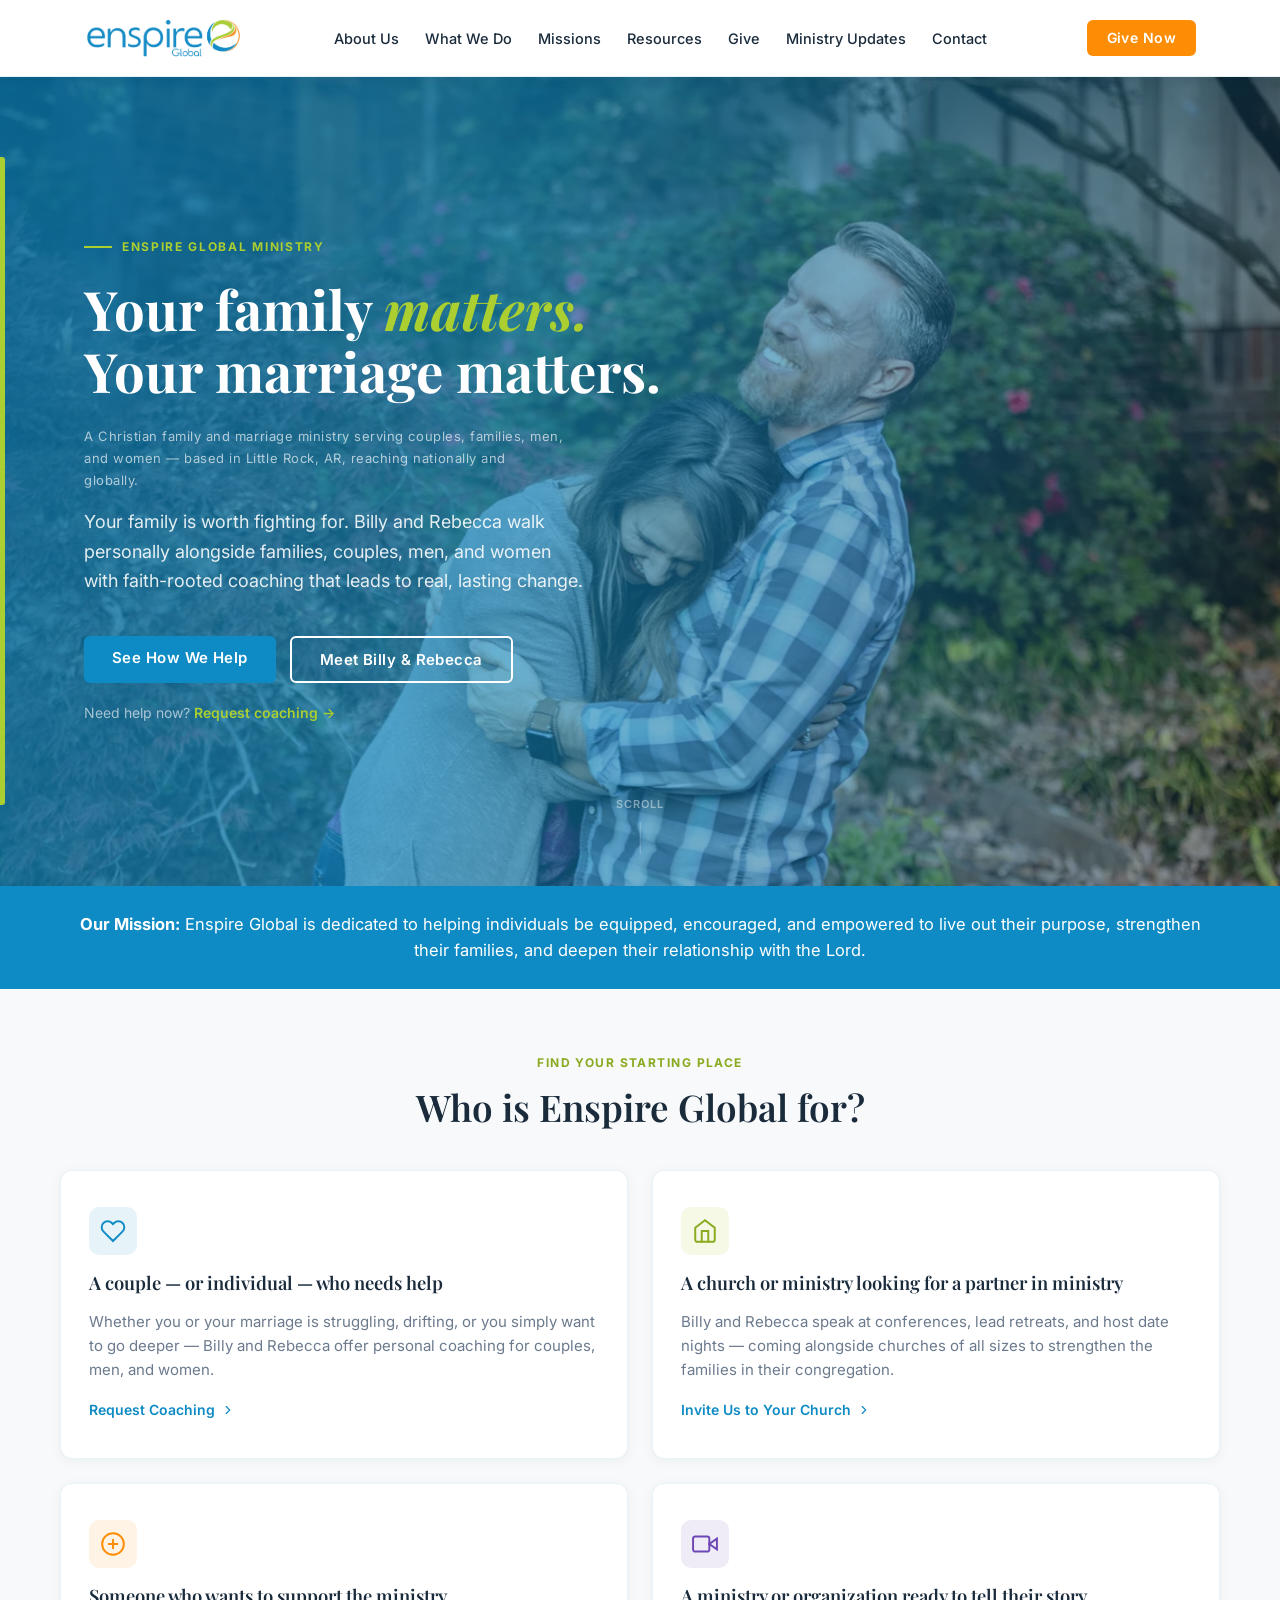
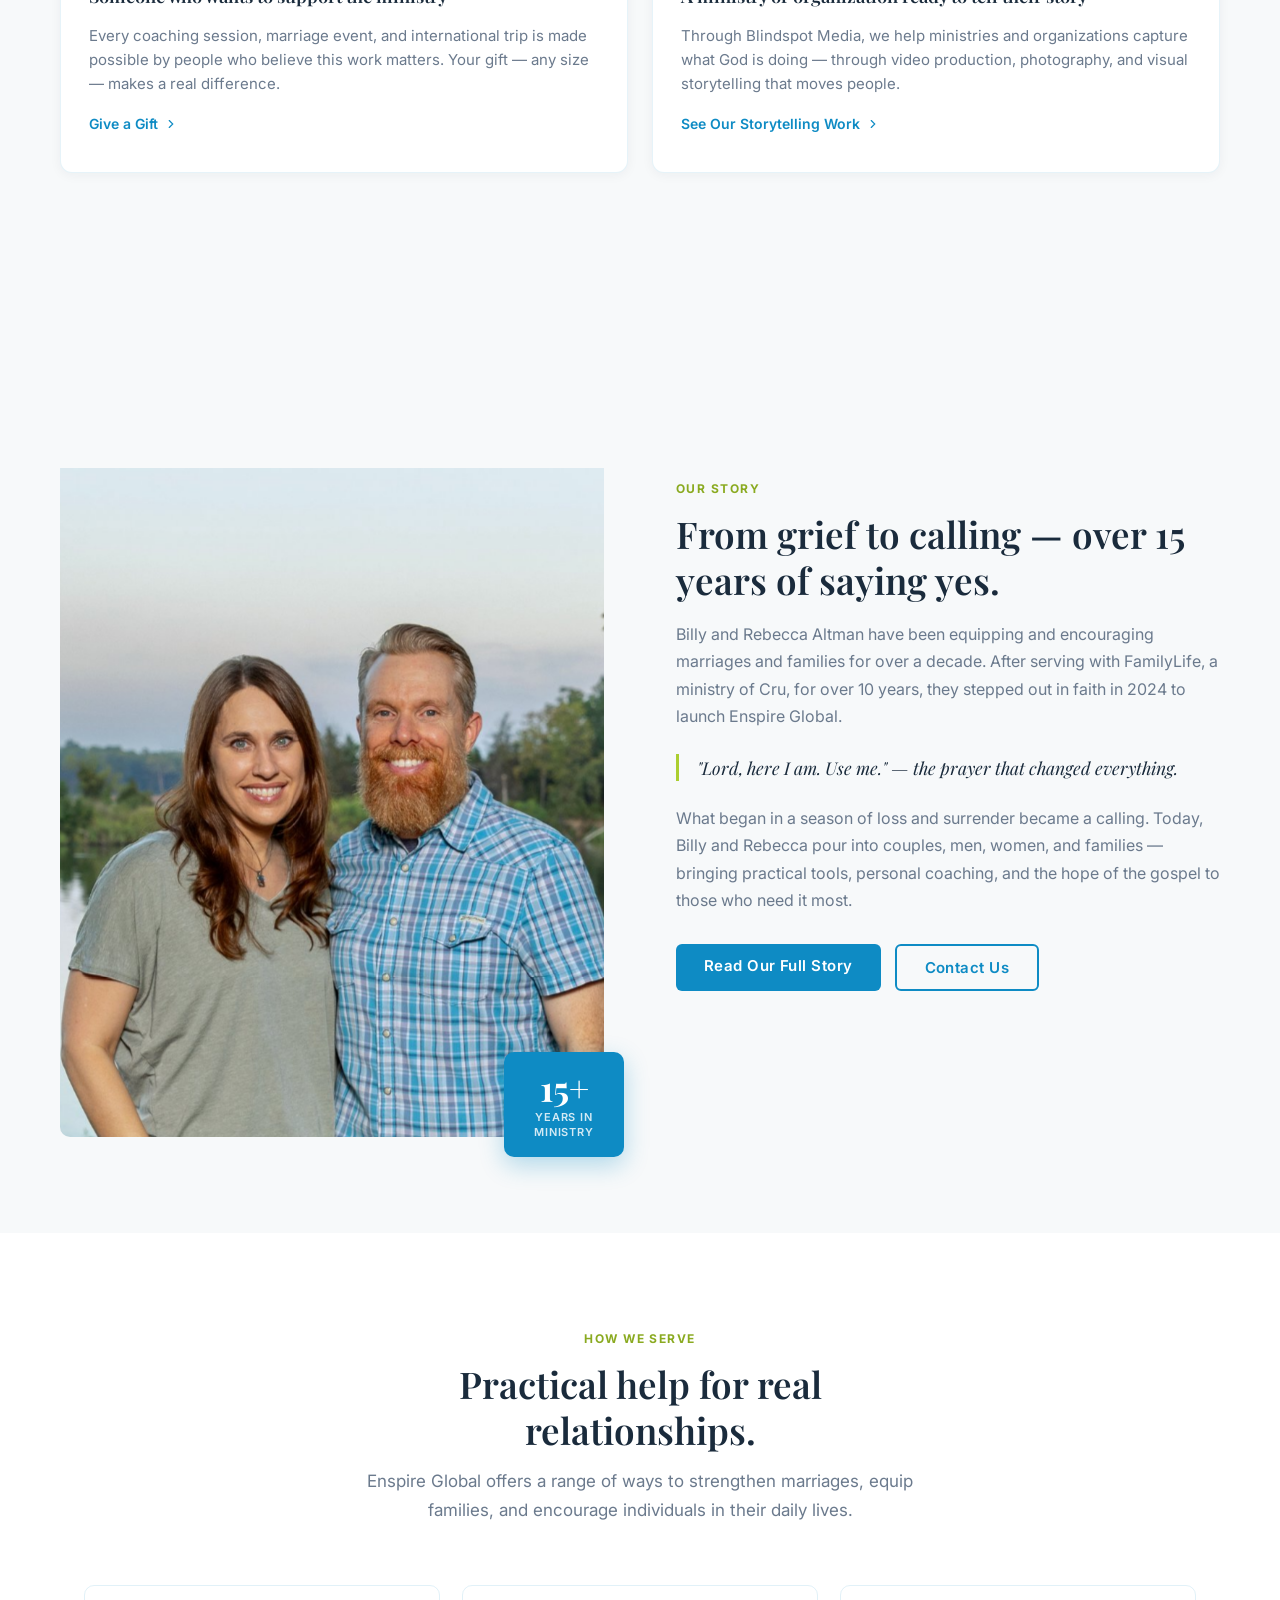
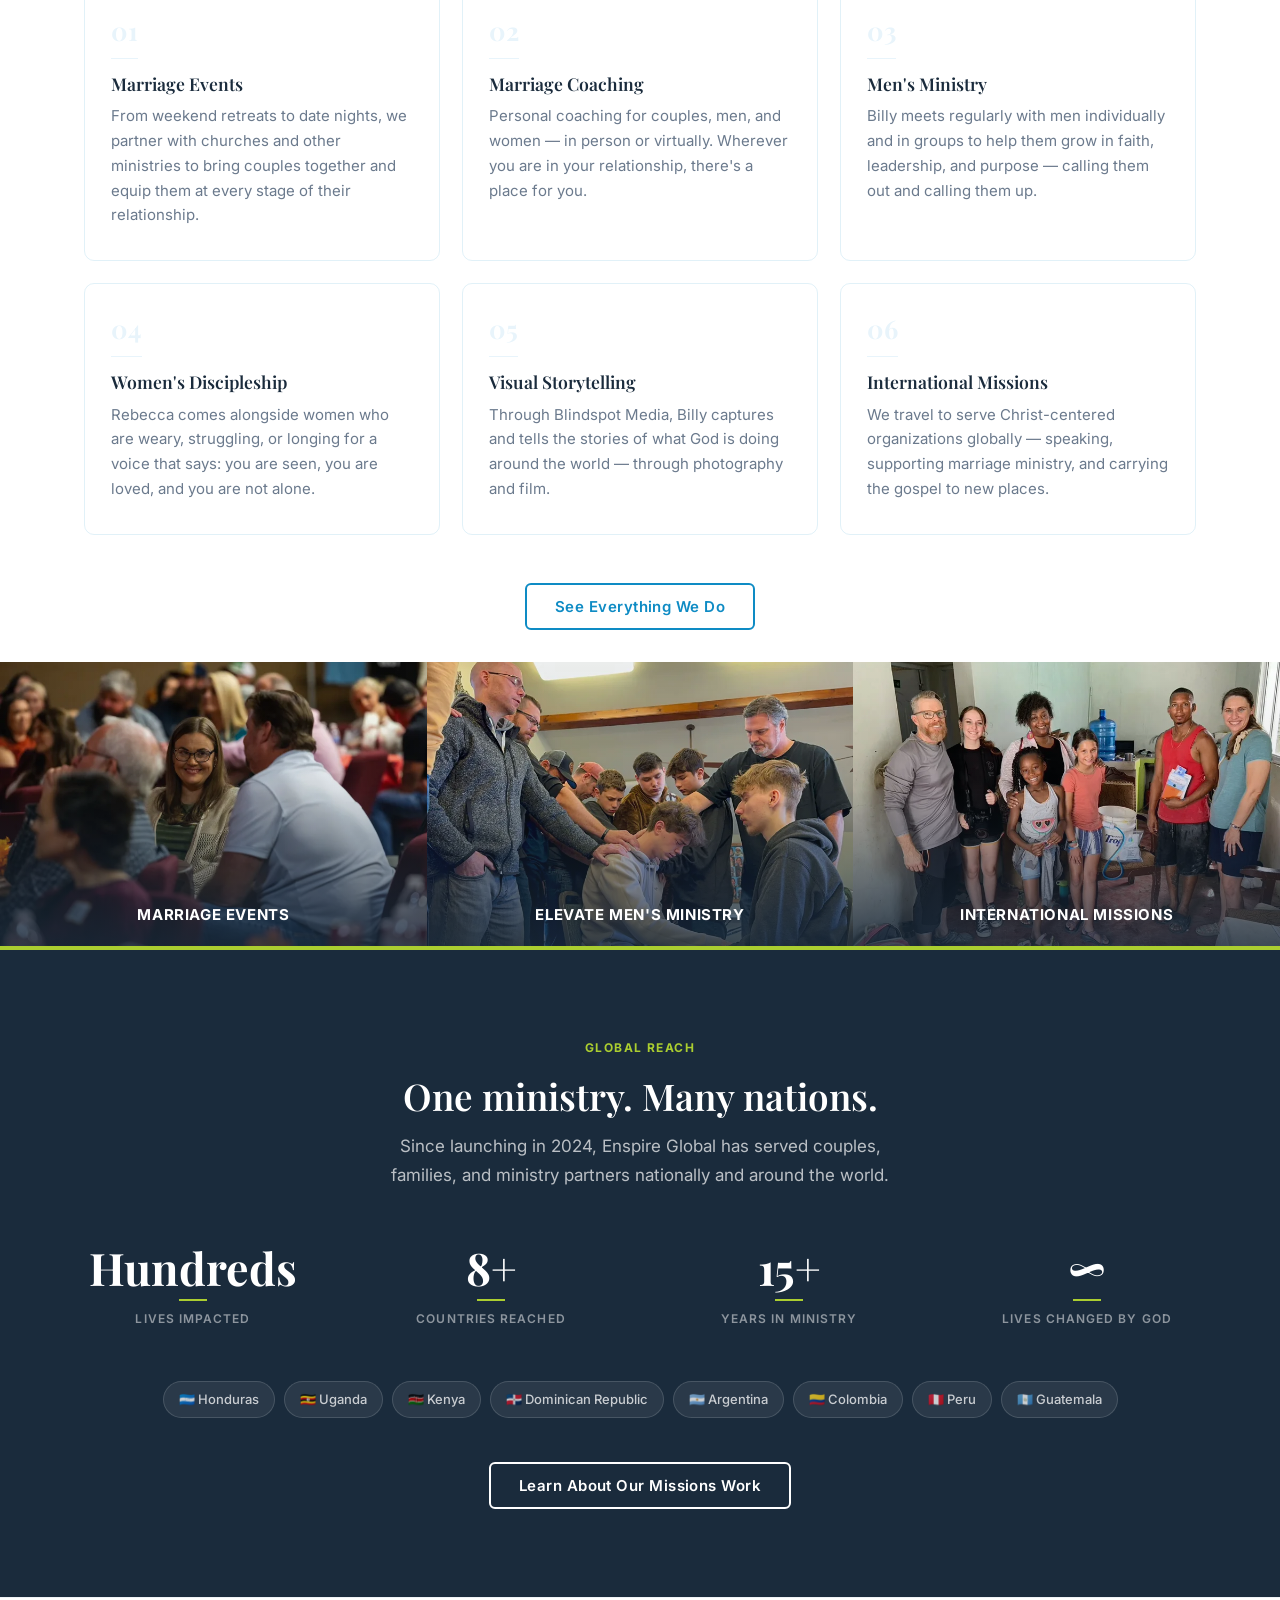
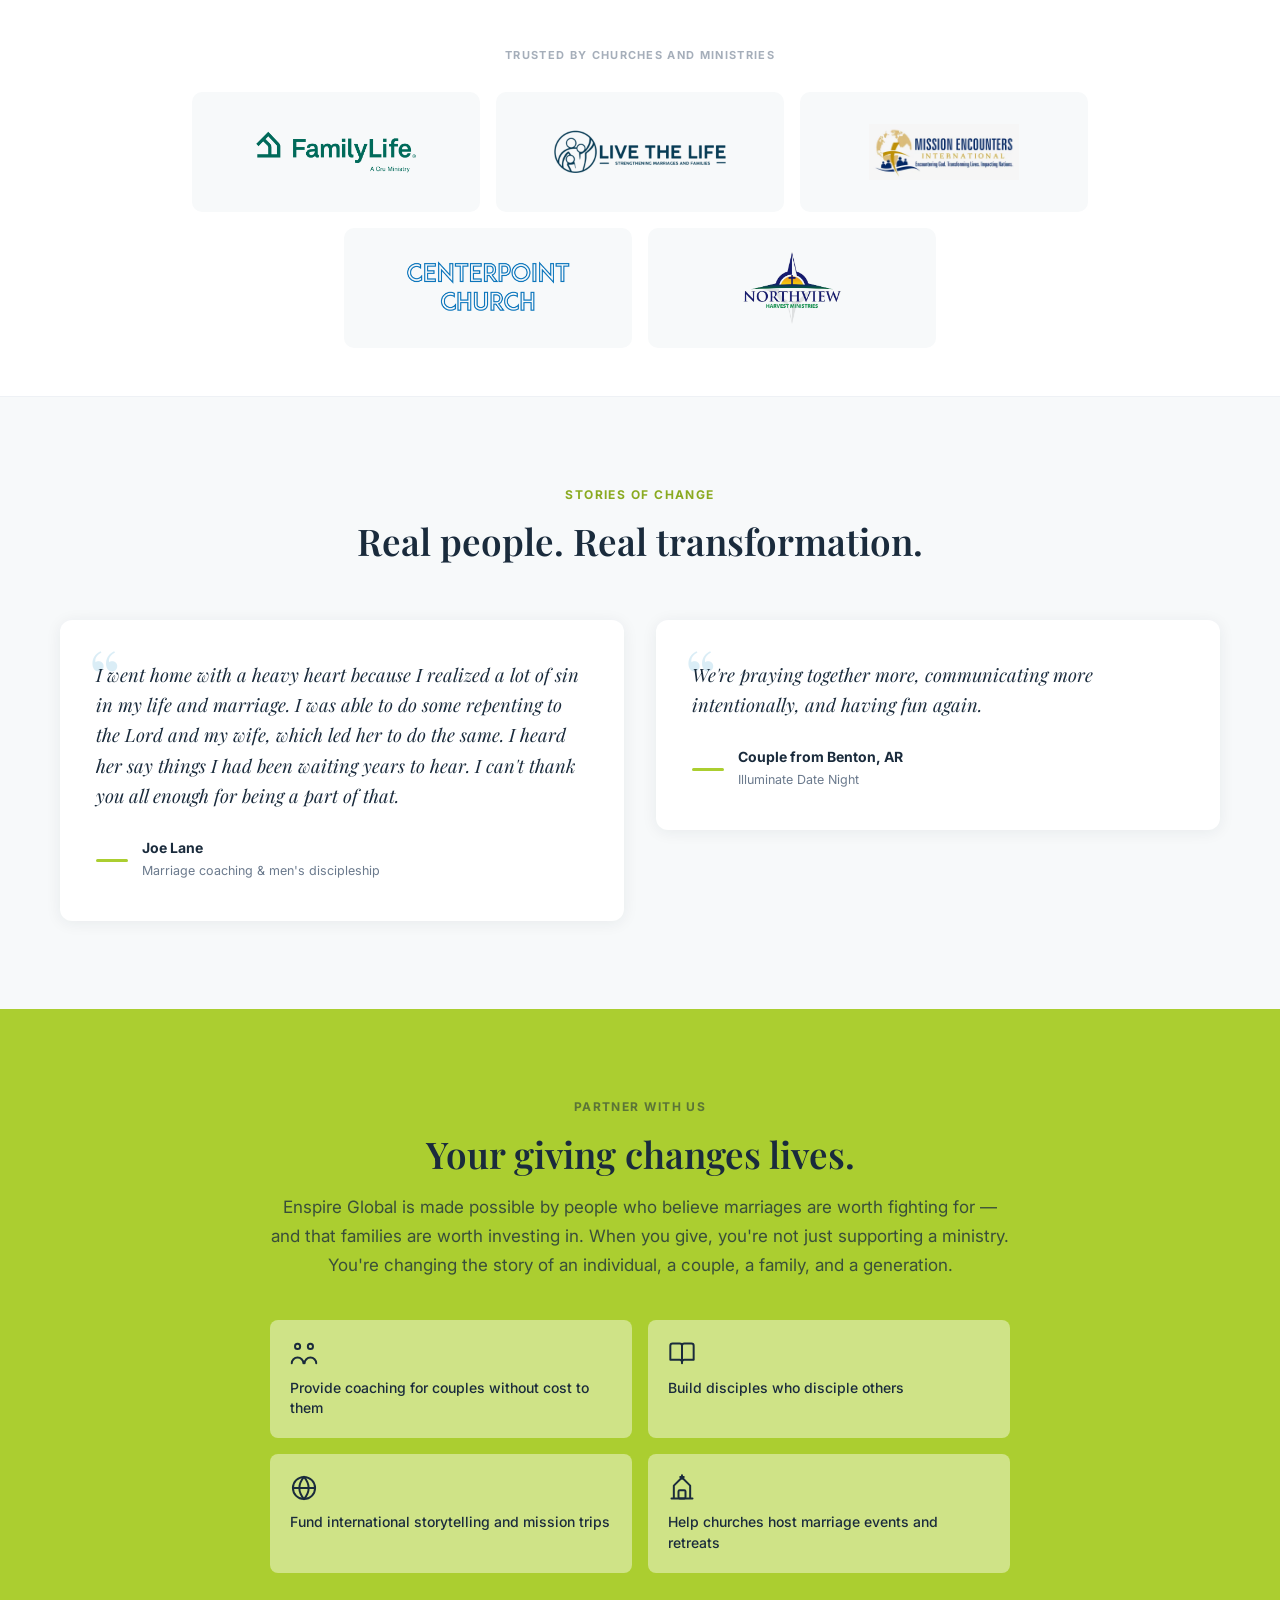
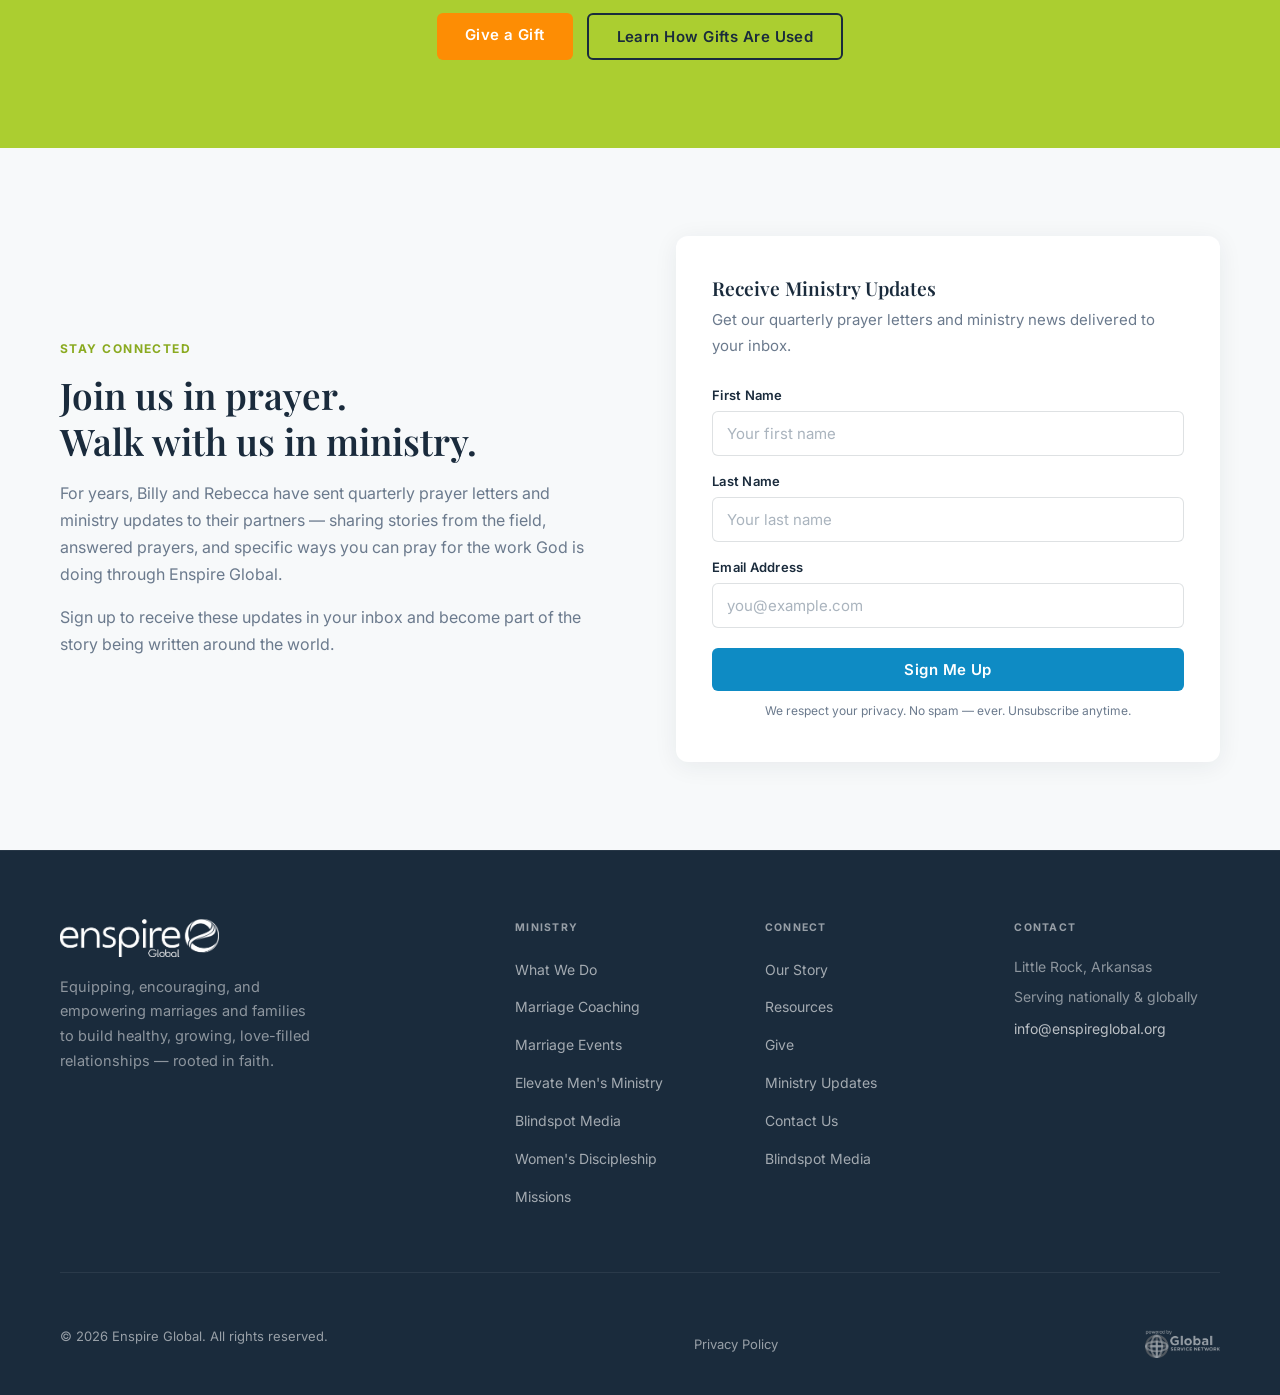
==== index.html @ 5a512d7b "Remove ribbon from book icon; change give grid to 2x2 layout Co-Authored-By: Claude Sonnet 4.6 <nore" ====
<!DOCTYPE html>
<html lang="en">
<head>
<!-- Google tag (gtag.js) -->
<script async src="https://www.googletagmanager.com/gtag/js?id=G-3XN7P70Y5V"></script>
<script>
  window.dataLayer = window.dataLayer || [];
  function gtag(){dataLayer.push(arguments);}
  gtag('js', new Date());
  gtag('config', 'G-3XN7P70Y5V');
</script>
<meta charset="UTF-8">
<meta name="viewport" content="width=device-width, initial-scale=1.0">
<title>Enspire Global — Christian Marriage & Family Ministry | Little Rock, AR</title>
<meta name="robots" content="index, follow">
<meta property="og:type" content="website">
<meta property="og:title" content="Enspire Global — Empowering Marriages & Families">
<meta property="og:description" content="Enspire Global equips, encourages, and empowers marriages and families to build healthy, growing, love-filled relationships — rooted in faith.">
<meta property="og:url" content="https://enspireglobal.org/">
<meta property="og:site_name" content="Enspire Global">
<meta property="og:image" content="https://enspireglobal.org/images/og-image.jpg">
<meta name="twitter:card" content="summary_large_image">
<meta name="twitter:title" content="Enspire Global — Empowering Marriages & Families">
<meta name="twitter:description" content="Enspire Global equips, encourages, and empowers marriages and families to build healthy, growing, love-filled relationships — rooted in faith.">
<meta name="twitter:image" content="https://enspireglobal.org/images/og-image.jpg">
<meta name="description" content="Is your marriage worth fighting for? Enspire Global offers faith-based marriage coaching, events, and discipleship for couples, men, and women — based in Little Rock, AR, serving nationally and globally.">
<link rel="icon" type="image/png" href="images/favicon.png">
<link rel="apple-touch-icon" href="images/favicon.png">
<link rel="canonical" href="https://enspireglobal.org/">
<link rel="preload" as="image" href="images/photos/hero-homepage.webp" fetchpriority="high">
<link rel="preconnect" href="https://fonts.googleapis.com">
<link rel="preconnect" href="https://fonts.gstatic.com" crossorigin>
<link rel="preload" as="style" href="https://fonts.googleapis.com/css2?family=Playfair+Display:ital,wght@0,400;0,600;0,700;1,400;1,600&family=Inter:wght@300;400;500;600;700&display=swap" onload="this.onload=null;this.rel='stylesheet'">
<noscript><link rel="stylesheet" href="https://fonts.googleapis.com/css2?family=Playfair+Display:ital,wght@0,400;0,600;0,700;1,400;1,600&family=Inter:wght@300;400;500;600;700&display=swap"></noscript>
<link rel="stylesheet" href="site.css?v=20260704">
<style>
/* HERO */
.hero{position:relative;min-height:90vh;display:flex;align-items:center;margin-top:76px;overflow:hidden}
.hero-bg{position:absolute;inset:0;background:linear-gradient(105deg,rgba(10,111,160,.88) 0%,rgba(14,139,196,.65) 38%,rgba(26,43,60,.42) 100%),url('images/photos/hero-homepage.webp') center/cover no-repeat;background-attachment:scroll,scroll}
.hero-bg::after{content:'';position:absolute;left:0;top:10%;bottom:10%;width:5px;background:var(--green);border-radius:0 3px 3px 0}
.hero-content{position:relative;z-index:2;max-width:var(--max-w);margin:0 auto;padding:80px 24px;width:100%}
.hero-inner{max-width:600px}
.hero-eyebrow{color:var(--green);margin-bottom:20px;display:flex;align-items:center;gap:10px;font-size:12px;font-weight:700;letter-spacing:.14em;text-transform:uppercase}
.hero-eyebrow::before{content:'';display:block;width:28px;height:2px;background:var(--green);flex-shrink:0}
.hero h1{color:var(--white);margin-bottom:22px}
.hero h1 em{font-style:italic;color:var(--green)}
.hero-identity{font-size:13px;color:rgba(255,255,255,.65);letter-spacing:.04em;margin-bottom:16px;max-width:480px}
.hero-sub{font-size:18px;color:rgba(255,255,255,.88);line-height:1.65;margin-bottom:40px;max-width:500px}
.hero-actions{display:flex;gap:14px;flex-wrap:wrap}
.hero-scroll{position:absolute;bottom:32px;left:50%;transform:translateX(-50%);color:rgba(255,255,255,.45);font-size:11px;font-weight:600;letter-spacing:.1em;text-transform:uppercase;display:flex;flex-direction:column;align-items:center;gap:8px;z-index:2}
.hero-scroll::after{content:'';display:block;width:1px;height:32px;background:rgba(255,255,255,.28);animation:pulse 2s ease-in-out infinite}
@keyframes pulse{0%,100%{opacity:.28}50%{opacity:.75}}

/* MISSION STRIP */
.mission-strip{background:var(--blue);padding:26px 24px}
.mission-strip-inner{max-width:var(--max-w);margin:0 auto;text-align:center}
.mission-strip p{color:var(--white);font-size:16.5px;line-height:1.55;margin:0}
.mission-strip strong{font-weight:700}

/* SECTION HEADER */
.sec-hdr{text-align:center;max-width:600px;margin:0 auto 60px}
.sec-hdr .eyebrow{margin-bottom:12px}
.sec-hdr h2{color:var(--dark);margin-bottom:14px}
.sec-hdr p{color:var(--gray);font-size:17px}

/* STORY */
.story{background:var(--off-white);padding:96px 24px}
.story-inner{max-width:var(--max-w);margin:0 auto;display:grid;grid-template-columns:1fr 1fr;gap:72px;align-items:center}
.story-img{position:relative}
.story-frame{width:100%;height:460px;border-radius:10px;background:#c0d4e8 url('images/photos/bg-story.webp') center/cover no-repeat}
.story-badge{position:absolute;bottom:-20px;right:-20px;background:var(--blue);color:var(--white);padding:18px 22px;border-radius:10px;text-align:center;box-shadow:0 8px 24px rgba(14,139,196,.3);min-width:120px}
.badge-n{font-family:var(--font-d);font-size:2.2rem;font-weight:700;line-height:1;display:block}
.badge-l{font-size:11px;font-weight:600;letter-spacing:.08em;text-transform:uppercase;opacity:.82;margin-top:5px;display:block;line-height:1.3}
.story-txt .eyebrow{margin-bottom:12px}
.story-txt h2{color:var(--dark);margin-bottom:18px}
.story-txt p{color:var(--gray);font-size:16px}
.story-quote{border-left:3px solid var(--green);padding-left:18px;margin:24px 0;font-family:var(--font-d);font-size:1.1rem;color:var(--dark);font-style:italic;line-height:1.55}
.story-acts{display:flex;gap:14px;flex-wrap:wrap;margin-top:30px}

/* WHAT WE DO */
.wwd{padding:96px 24px 32px;background:var(--white)}
.svc-grid{display:grid;grid-template-columns:repeat(3,1fr);gap:22px;max-width:var(--max-w);margin:0 auto}
.svc{border:1.5px solid rgba(14,139,196,.12);border-radius:10px;padding:32px 26px;transition:border-color .2s ease,box-shadow .2s ease,transform .2s ease}
.svc:hover{border-color:var(--blue);box-shadow:0 6px 24px rgba(14,139,196,.1);transform:translateY(-2px)}
.svc-n{font-family:var(--font-d);font-size:1.6rem;font-weight:700;color:var(--blue-light);line-height:1;margin-bottom:14px;padding-bottom:14px;border-bottom:1.5px solid var(--blue-light);display:inline-block}
.svc h3{color:var(--dark);margin-bottom:9px;font-size:1.1rem}
.svc p{color:var(--gray);font-size:15px;line-height:1.65;margin:0}

/* REACH */
.reach{background:var(--dark);padding:88px 24px;position:relative;overflow:hidden}
.reach-bg{position:absolute;inset:0;background:url('images/photos/bg-reach.webp') center/cover no-repeat;opacity:.08}
.reach-in{position:relative;z-index:2;max-width:var(--max-w);margin:0 auto;text-align:center}
.reach-in .eyebrow{color:var(--green);margin-bottom:14px}
.reach-in h2{color:var(--white);margin-bottom:14px}
.reach-sub{color:rgba(255,255,255,.7);font-size:17px;max-width:520px;margin:0 auto 56px}
.reach-stats{display:grid;grid-template-columns:repeat(4,1fr);gap:32px;margin-bottom:52px}
.stat{text-align:center}
.stat-n{font-family:var(--font-d);font-size:clamp(1.9rem,3.5vw,2.8rem);font-weight:700;color:var(--white);line-height:1;margin-bottom:8px}
.stat-bar{width:28px;height:2px;background:var(--green);margin:8px auto 8px}
.stat-l{font-size:12px;font-weight:600;letter-spacing:.09em;text-transform:uppercase;color:rgba(255,255,255,.5)}
.countries{display:flex;flex-wrap:wrap;gap:9px;justify-content:center;margin-bottom:44px}
.ctag{background:rgba(255,255,255,.07);border:1px solid rgba(255,255,255,.14);color:rgba(255,255,255,.75);padding:6px 15px;border-radius:100px;font-size:13px;font-weight:500}

/* GIVE */
.partners{padding:48px 24px;background:var(--white);border-top:1px solid #eef1f5;border-bottom:1px solid #eef1f5}
.partners-label{text-align:center;font-size:11px;font-weight:700;letter-spacing:.12em;text-transform:uppercase;color:var(--gray);opacity:.6;margin-bottom:28px}
.partners-grid{display:flex;align-items:center;justify-content:center;gap:16px;flex-wrap:wrap;max-width:900px;margin:0 auto}
.partner-card{background:var(--off-white);border-radius:10px;padding:24px 32px;display:flex;align-items:center;justify-content:center;width:calc(33.333% - 12px);height:120px;box-sizing:border-box}
@media(max-width:700px){.partner-card{width:calc(50% - 10px);padding:18px 20px}}
@media(max-width:440px){.partner-card{width:100%}}
.photo-strip{padding:0;background:var(--dark);border-bottom:4px solid var(--green)}
.photo-strip-grid{display:grid;grid-template-columns:repeat(3,1fr);gap:0}
.photo-strip-item{position:relative;overflow:hidden;aspect-ratio:3/2}
.photo-strip-item img{width:100%;height:100%;object-fit:cover;display:block;transition:transform .5s ease}
.photo-strip-item:hover img{transform:scale(1.04)}
.photo-strip-caption{position:absolute;inset:0;background:linear-gradient(to top,rgba(26,43,60,.82) 0%,rgba(26,43,60,.1) 55%,transparent 100%);display:flex;align-items:flex-end;justify-content:center;padding:22px 20px}
.photo-strip-caption span{color:var(--white);font-size:15px;font-weight:700;letter-spacing:.04em;text-transform:uppercase;line-height:1.2;text-align:center}
@media(max-width:640px){.photo-strip-grid{grid-template-columns:1fr}.photo-strip-item{aspect-ratio:4/3}}
.testimonials{padding:88px 24px;background:var(--off-white)}
.testimonials-in{max-width:var(--max-w);margin:0 auto}
.testimonials-in .eyebrow{margin-bottom:12px;display:block;text-align:center}
.testimonials-in>h2{text-align:center;margin-bottom:56px}
.tgrid{display:grid;grid-template-columns:1fr 1fr;gap:32px;align-items:start}
.tcard{background:var(--white);border-radius:12px;padding:40px 36px;box-shadow:0 2px 16px rgba(26,43,60,.07);position:relative}
.tcard::before{content:'\201C';font-family:var(--font-d);font-size:5rem;line-height:1;color:var(--blue);opacity:.15;position:absolute;top:16px;left:28px}
.tquote{font-family:var(--font-d);font-size:1.15rem;line-height:1.65;color:var(--dark);font-style:italic;margin-bottom:28px;position:relative;z-index:1}
.tattrib{display:flex;align-items:center;gap:14px}
.tattrib-bar{width:32px;height:3px;background:var(--green);border-radius:2px;flex-shrink:0}
.tattrib-name{font-size:14px;font-weight:700;color:var(--dark);line-height:1.3}
.tattrib-context{font-size:12.5px;color:var(--gray);margin-top:2px}
.give{background:var(--green);padding:88px 24px}
.give-in{max-width:740px;margin:0 auto;text-align:center}
.give .eyebrow{color:rgba(26,43,60,.55);margin-bottom:14px}
.give h2{color:var(--dark);margin-bottom:16px}
.give-in>p{color:rgba(26,43,60,.78);font-size:17px;line-height:1.7}
.give-grid{display:grid;grid-template-columns:repeat(2,1fr);gap:16px;margin:40px 0;text-align:left}
.g-item{background:rgba(255,255,255,.42);border-radius:8px;padding:20px}
.g-ico{margin-bottom:10px;display:flex;align-items:center}
.g-ico svg{width:28px;height:28px;display:block}
.g-item p{font-size:14px;color:var(--dark);font-weight:500;line-height:1.45;margin:0}
.give-acts{display:flex;gap:14px;justify-content:center;flex-wrap:wrap;margin-top:32px}

/* PRAYER / SIGNUP */
.prayer{padding:88px 24px;background:var(--off-white)}
.prayer-in{max-width:var(--max-w);margin:0 auto;display:grid;grid-template-columns:1fr 1fr;gap:72px;align-items:center}
.prayer-txt .eyebrow{margin-bottom:12px}
.prayer-txt h2{color:var(--dark);margin-bottom:16px}
.prayer-txt p{color:var(--gray);font-size:16px}
.signup{background:var(--white);border-radius:12px;padding:40px 36px;box-shadow:0 4px 24px rgba(26,43,60,.07)}
.signup h3{color:var(--dark);margin-bottom:6px;font-size:1.2rem}
.form-sub{color:var(--gray);font-size:15px;margin-bottom:26px}
.ff{margin-bottom:14px}
.ff label{display:block;font-size:13px;font-weight:600;color:var(--dark);margin-bottom:5px;letter-spacing:.02em}
.ff input{width:100%;padding:12px 14px;border:1.5px solid rgba(26,43,60,.14);border-radius:var(--r);font-family:var(--font-b);font-size:15px;color:var(--dark);background:var(--white);transition:border-color .2s ease,box-shadow .2s ease;outline:none}
.ff input:focus{border-color:var(--blue);box-shadow:0 0 0 3px rgba(14,139,196,.1)}
.ff input::placeholder{color:#aab4be}
.fsub{width:100%;margin-top:6px;font-size:15px;padding:14px}
.fpriv{font-size:12px;color:var(--gray);margin-top:10px;text-align:center}

/* RESPONSIVE */
@media(max-width:1024px){
 .svc-grid{grid-template-columns:1fr 1fr}
 .reach-stats{grid-template-columns:repeat(2,1fr);gap:36px}
}
@media(max-width:768px){
 .hero{min-height:80vh}
 .hero-content{padding:56px 24px}
 .svc-grid{grid-template-columns:1fr}
 .story-inner{grid-template-columns:1fr;gap:48px}
 .story-badge{right:0;bottom:-14px}
 .reach-stats{grid-template-columns:1fr 1fr}
 .give-grid{grid-template-columns:1fr}
 .prayer-in{grid-template-columns:1fr;gap:40px}
 .hero-actions{flex-direction:column;max-width:260px}
 .story-acts{flex-direction:column;max-width:260px}
}
@media(max-width:480px){
 .reach-stats{grid-template-columns:1fr 1fr;gap:24px}
 .tgrid{grid-template-columns:1fr}
 .signup{padding:28px 20px}
}

/* WHO IS THIS FOR */
.wif{padding:64px 24px;background:var(--off-white)}
.wif-inner{max-width:var(--max-w);margin:0 auto}
.wif-header{text-align:center;margin-bottom:40px}
.wif-header .eyebrow{margin-bottom:10px}
.wif-header h2{color:var(--dark)}
.wif-grid{display:grid;grid-template-columns:repeat(2,1fr);gap:24px}
.wif-card{background:var(--white);border-radius:12px;padding:36px 28px;border:1.5px solid rgba(14,139,196,.1);box-shadow:0 2px 12px rgba(26,43,60,.05);display:flex;flex-direction:column;gap:16px;transition:box-shadow .2s ease,transform .2s ease}
.wif-card:hover{box-shadow:0 8px 28px rgba(26,43,60,.1);transform:translateY(-2px)}
.wif-icon{width:48px;height:48px;border-radius:10px;display:flex;align-items:center;justify-content:center;flex-shrink:0}
.wif-card h3{font-family:var(--font-d);font-size:1.15rem;font-weight:600;color:var(--dark);margin:0}
.wif-card p{font-size:15px;color:var(--gray);line-height:1.6;margin:0;flex:1}
.wif-card a{font-size:14px;font-weight:600;color:var(--blue);display:inline-flex;align-items:center;gap:6px;transition:gap .2s ease}
.wif-card a:hover{gap:10px}
@media(max-width:768px){.wif-grid{grid-template-columns:1fr}}

/* === PARALLAX + SCROLL ANIMATIONS === */
@media(min-width:769px){
 .reach-bg{background-attachment:fixed}
}
</style>
<script type="application/ld+json">
{
  "@context": "https://schema.org",
  "@type": "Organization",
  "name": "Enspire Global",
  "url": "https://enspireglobal.org",
  "logo": "https://enspireglobal.org/images/logos/enspire-global-color.png",
  "description": "A Christian marriage and family ministry offering coaching, events, men's and women's discipleship, and international missions.",
  "address": {
    "@type": "PostalAddress",
    "addressLocality": "Little Rock",
    "addressRegion": "AR",
    "addressCountry": "US"
  },
  "contactPoint": {
    "@type": "ContactPoint",
    "email": "info@enspireglobal.org",
    "contactType": "customer support"
  },
  "sameAs": [
    "https://www.blindspot.media"
  ]
}
</script>
</head>
<body>
<a href="#main-content" class="skip-link">Skip to main content</a>

<!-- NAV -->
<nav class="site-nav" aria-label="Main navigation">
 <div class="nav-inner">
  <a href="/" class="nav-logo active-home" aria-label="Enspire Global Home">
   <img src="images/logos/enspire-global-color.png" alt="Enspire Global" style="height:44px;width:auto;display:block;">
  </a>
  <ul class="nav-links">
      <li><a href="/about">About Us</a></li>
      <li><a href="/what-we-do">What We Do</a></li>
      <li><a href="/missions">Missions</a></li>
      <li><a href="/resources">Resources</a></li>
      <li><a href="/give">Give</a></li>
      <li><a href="/updates">Ministry Updates</a></li>
      <li><a href="/contact">Contact</a></li>
    </ul>
<a href="https://give.globalservicenetwork.org/giftcart/give.aspx?desig=51023003" class="btn btn-give nav-cta" target="_blank" rel="noopener noreferrer">Give Now</a>
  <button class="nav-burger" aria-label="Toggle menu" aria-expanded="false" onclick="var o=document.getElementById('mn').classList.toggle('open');this.setAttribute('aria-expanded',o);if(o){var f=document.querySelector('.mob-nav a');if(f)f.focus();}"> <span></span><span></span><span></span></button>
 </div>
</nav>
<div class="mob-nav" id="mn" aria-label="Mobile navigation">
 <ul>
    <li><a href="/about">About Us</a></li>
    <li><a href="/what-we-do">What We Do</a></li>
    <li><a href="/missions">Missions</a></li>
    <li><a href="/resources">Resources</a></li>
    <li><a href="/give">Give</a></li>
    <li><a href="/updates">Ministry Updates</a></li>
    <li><a href="/contact">Contact</a></li>
  </ul>
 <div class="mob-cta">
    <a href="https://give.globalservicenetwork.org/giftcart/give.aspx?desig=51023003" class="btn btn-give" target="_blank" rel="noopener noreferrer">Give Now</a>
    <a href="/contact" class="btn btn-outline-blue">Contact Us</a>
  </div>
</div>

<main id="main-content">
<!-- HERO -->
<section class="hero" aria-label="Hero">
 <div class="hero-bg" role="img" aria-label="Couple embracing at golden hour, representing the heart of Enspire Global"></div>
 <div class="hero-content">
  <div class="hero-inner">
   <p class="hero-eyebrow">Enspire Global Ministry</p>
   <h1>Your family <em>matters.</em><br>Your marriage matters.</h1>
   <p class="hero-identity">A Christian family and marriage ministry serving couples, families, men, and women — based in Little Rock, AR, reaching nationally and globally.</p>
   <p class="hero-sub">Your family is worth fighting for. Billy and Rebecca walk personally alongside families, couples, men, and women with faith-rooted coaching that leads to real, lasting change.</p>
   <div class="hero-actions">
    <a href="/what-we-do" class="btn btn-primary">See How We Help</a>
    <a href="/about" class="btn btn-outline">Meet Billy &amp; Rebecca</a>
   </div>
   <p style="margin-top:18px;font-size:14px;color:rgba(255,255,255,.6);">Need help now? <a href="/what-we-do#coaching-request" style="color:var(--green);font-weight:600;">Request coaching →</a></p>
  </div>
 </div>
 <div class="hero-scroll" aria-hidden="true">Scroll</div>
</section>

<!-- MISSION STRIP -->
<section class="mission-strip" aria-label="Mission statement">
 <div class="mission-strip-inner">
  <p><strong>Our Mission:</strong> Enspire Global is dedicated to helping individuals be equipped, encouraged, and empowered to live out their purpose, strengthen their families, and deepen their relationship with the Lord.</p>
 </div>
</section>

<!-- WHO IS THIS FOR -->
<section class="wif" aria-labelledby="wif-h">
 <div class="wif-inner">
  <div class="wif-header">
   <span class="eyebrow">Find Your Starting Place</span>
   <h2 id="wif-h">Who is Enspire Global for?</h2>
  </div>
  <div class="wif-grid">
   <div class="wif-card">
    <div class="wif-icon" style="background:rgba(14,139,196,.1)">
     <svg viewBox="0 0 24 24" fill="none" stroke="#0E8BC4" stroke-width="1.8" stroke-linecap="round" width="26" height="26"><path d="M20.84 4.61a5.5 5.5 0 0 0-7.78 0L12 5.67l-1.06-1.06a5.5 5.5 0 0 0-7.78 7.78l1.06 1.06L12 21.23l7.78-7.78 1.06-1.06a5.5 5.5 0 0 0 0-7.78z"/></svg>
    </div>
    <h3>A couple — or individual — who needs help</h3>
    <p>Whether you or your marriage is struggling, drifting, or you simply want to go deeper — Billy and Rebecca offer personal coaching for couples, men, and women.</p>
    <a href="/what-we-do#coaching-request">Request Coaching <svg viewBox="0 0 24 24" fill="none" stroke="currentColor" stroke-width="2" stroke-linecap="round" width="14" height="14"><polyline points="9 18 15 12 9 6"/></svg></a>
   </div>
   <div class="wif-card">
    <div class="wif-icon" style="background:rgba(171,206,48,.12)">
     <svg viewBox="0 0 24 24" fill="none" stroke="#8aaa20" stroke-width="1.8" stroke-linecap="round" width="26" height="26"><path d="M3 9l9-7 9 7v11a2 2 0 0 1-2 2H5a2 2 0 0 1-2-2z"/><polyline points="9 22 9 12 15 12 15 22"/></svg>
    </div>
    <h3>A church or ministry looking for a partner in ministry</h3>
    <p>Billy and Rebecca speak at conferences, lead retreats, and host date nights — coming alongside churches of all sizes to strengthen the families in their congregation.</p>
    <a href="/what-we-do#church-invite">Invite Us to Your Church <svg viewBox="0 0 24 24" fill="none" stroke="currentColor" stroke-width="2" stroke-linecap="round" width="14" height="14"><polyline points="9 18 15 12 9 6"/></svg></a>
   </div>
   <div class="wif-card">
    <div class="wif-icon" style="background:rgba(253,141,4,.1)">
     <svg viewBox="0 0 24 24" fill="none" stroke="#FD8D04" stroke-width="1.8" stroke-linecap="round" width="26" height="26"><circle cx="12" cy="12" r="10"/><line x1="12" y1="8" x2="12" y2="16"/><line x1="8" y1="12" x2="16" y2="12"/></svg>
    </div>
    <h3>Someone who wants to support the ministry</h3>
    <p>Every coaching session, marriage event, and international trip is made possible by people who believe this work matters. Your gift — any size — makes a real difference.</p>
    <a href="/give">Give a Gift <svg viewBox="0 0 24 24" fill="none" stroke="currentColor" stroke-width="2" stroke-linecap="round" width="14" height="14"><polyline points="9 18 15 12 9 6"/></svg></a>
   </div>
   <div class="wif-card">
    <div class="wif-icon" style="background:rgba(108,70,180,.1)">
     <svg viewBox="0 0 24 24" fill="none" stroke="#6C46B4" stroke-width="1.8" stroke-linecap="round" width="26" height="26"><path d="M23 7l-7 5 7 5V7z"/><rect x="1" y="5" width="15" height="14" rx="2" ry="2"/></svg>
    </div>
    <h3>A ministry or organization ready to tell their story</h3>
    <p>Through Blindspot Media, we help ministries and organizations capture what God is doing — through video production, photography, and visual storytelling that moves people.</p>
    <a href="/what-we-do#blindspot">See Our Storytelling Work <svg viewBox="0 0 24 24" fill="none" stroke="currentColor" stroke-width="2" stroke-linecap="round" width="14" height="14"><polyline points="9 18 15 12 9 6"/></svg></a>
   </div>
  </div>
 </div>
</section>

<!-- STORY -->
<section class="story" id="story" aria-labelledby="sh">
 <div class="story-inner">
  <div class="story-img">
   <picture><source srcset="images/photos/billy-rebecca-story.webp" type="image/webp"><img src="images/photos/billy-rebecca-story.jpg" alt="Billy and Rebecca Altman — founders of Enspire Global" class="story-frame" loading="lazy" width="812" height="1200" style="width:100%;height:auto;display:block;border-radius:10px;"></picture>
   <div class="story-badge">
    <span class="badge-n">15+</span>
    <span class="badge-l">Years in<br>Ministry</span>
   </div>
  </div>
  <div class="story-txt">
   <span class="eyebrow">Our Story</span>
   <h2 id="sh">From grief to calling — over 15 years of saying yes.</h2>
   <p>Billy and Rebecca Altman have been equipping and encouraging marriages and families for over a decade. After serving with FamilyLife, a ministry of Cru, for over 10 years, they stepped out in faith in 2024 to launch Enspire Global.</p>
   <blockquote class="story-quote">"Lord, here I am. Use me." — the prayer that changed everything.</blockquote>
   <p>What began in a season of loss and surrender became a calling. Today, Billy and Rebecca pour into couples, men, women, and families — bringing practical tools, personal coaching, and the hope of the gospel to those who need it most.</p>
   <div class="story-acts">
    <a href="/about" class="btn btn-primary">Read Our Full Story</a>
    <a href="/contact" class="btn btn-outline-blue">Contact Us</a>
   </div>
  </div>
 </div>
</section>

<!-- WHAT WE DO -->
<section class="wwd" id="what-we-do" aria-labelledby="wwdh">
 <div class="container">
  <div class="sec-hdr">
   <span class="eyebrow">How We Serve</span>
   <h2 id="wwdh">Practical help for real relationships.</h2>
   <p>Enspire Global offers a range of ways to strengthen marriages, equip families, and encourage individuals in their daily lives.</p>
  </div>
  <div class="svc-grid">
   <div class="svc">
    <div class="svc-n">01</div>
    <h3>Marriage Events</h3>
    <p>From weekend retreats to date nights, we partner with churches and other ministries to bring couples together and equip them at every stage of their relationship.</p>
   </div>
   <div class="svc">
    <div class="svc-n">02</div>
    <h3>Marriage Coaching</h3>
    <p>Personal coaching for couples, men, and women — in person or virtually. Wherever you are in your relationship, there's a place for you.</p>
   </div>
   <div class="svc">
    <div class="svc-n">03</div>
    <h3>Men's Ministry</h3>
    <p>Billy meets regularly with men individually and in groups to help them grow in faith, leadership, and purpose — calling them out and calling them up.</p>
   </div>
   <div class="svc">
    <div class="svc-n">04</div>
    <h3>Women's Discipleship</h3>
    <p>Rebecca comes alongside women who are weary, struggling, or longing for a voice that says: you are seen, you are loved, and you are not alone.</p>
   </div>
   <div class="svc">
    <div class="svc-n">05</div>
    <h3>Visual Storytelling</h3>
    <p>Through Blindspot Media, Billy captures and tells the stories of what God is doing around the world — through photography and film.</p>
   </div>
   <div class="svc">
    <div class="svc-n">06</div>
    <h3>International Missions</h3>
    <p>We travel to serve Christ-centered organizations globally — speaking, supporting marriage ministry, and carrying the gospel to new places.</p>
   </div>
  </div>
  <div style="text-align:center;margin-top:48px">
   <a href="/what-we-do" class="btn btn-outline-blue">See Everything We Do</a>
  </div>
 </div>
</section>

<!-- PHOTO STRIP -->
<section class="photo-strip" aria-label="Ministry in action">
 <div class="photo-strip-grid">
  <div class="photo-strip-item">
   <picture><source srcset="images/photos/action-marriage-event.webp" type="image/webp"><img src="images/photos/action-marriage-event.jpg" alt="Couples at a marriage event" loading="lazy"></picture>
   <div class="photo-strip-caption"><span>Marriage Events</span></div>
  </div>
  <div class="photo-strip-item">
   <picture><source srcset="images/photos/action-elevate.webp" type="image/webp"><img src="images/photos/action-elevate.jpg" alt="Men praying together at an Elevate retreat" loading="lazy"></picture>
   <div class="photo-strip-caption"><span>Elevate Men's Ministry</span></div>
  </div>
  <div class="photo-strip-item">
   <picture><source srcset="images/photos/action-missions.webp" type="image/webp"><img src="images/photos/action-missions.jpg" alt="Enspire Global team on the mission field" loading="lazy"></picture>
   <div class="photo-strip-caption"><span>International Missions</span></div>
  </div>
 </div>
</section>

<!-- REACH -->
<section class="reach" aria-labelledby="rh">
 <div class="reach-bg" role="presentation"></div>
 <div class="reach-in">
  <span class="eyebrow">Global Reach</span>
  <h2 id="rh">One ministry. Many nations.</h2>
  <p class="reach-sub">Since launching in 2024, Enspire Global has served couples, families, and ministry partners nationally and around the world.</p>
  <div class="reach-stats">
   <div class="stat"><div class="stat-n">Hundreds</div><div class="stat-bar"></div><div class="stat-l">Lives Impacted</div></div>
   <div class="stat"><div class="stat-n">8+</div><div class="stat-bar"></div><div class="stat-l">Countries Reached</div></div>
   <div class="stat"><div class="stat-n">15+</div><div class="stat-bar"></div><div class="stat-l">Years in Ministry</div></div>
   <div class="stat"><div class="stat-n">∞</div><div class="stat-bar"></div><div class="stat-l">Lives Changed by God</div></div>
  </div>
  <div class="countries" aria-label="Countries served">
   <span class="ctag">🇭🇳 Honduras</span>
   <span class="ctag">🇺🇬 Uganda</span>
   <span class="ctag">🇰🇪 Kenya</span>
   <span class="ctag">🇩🇴 Dominican Republic</span>
   <span class="ctag">🇦🇷 Argentina</span>
   <span class="ctag">🇨🇴 Colombia</span>
   <span class="ctag">🇵🇪 Peru</span>
   <span class="ctag">🇬🇹 Guatemala</span>
  </div>
  <a href="/missions" class="btn btn-outline">Learn About Our Missions Work</a>
 </div>
</section>

<!-- PARTNER LOGOS -->
<section class="partners" aria-label="Ministry Partners">
 <div class="container">
  <p class="partners-label">Trusted by churches and ministries</p>
  <div class="partners-grid">
   <div class="partner-card"><img src="images/logos/partner-familylife.png" alt="FamilyLife" loading="lazy" style="max-height:56px;max-width:180px;width:auto;margin:0 auto;display:block;"></div>
   <div class="partner-card"><img src="images/logos/partner-livethelife.png" alt="Live the Life" loading="lazy" style="max-height:56px;max-width:180px;width:auto;margin:0 auto;display:block;mix-blend-mode:multiply;"></div>
   <div class="partner-card"><img src="images/logos/partner-mission-encounters.png" alt="Mission Encounters International" loading="lazy" style="max-height:56px;max-width:180px;width:auto;margin:0 auto;display:block;"></div>
   <div class="partner-card"><img src="images/logos/partner-centerpoint.png" alt="CenterPoint Church" loading="lazy" style="max-height:56px;max-width:180px;width:auto;margin:0 auto;display:block;"></div>
   <div class="partner-card"><img src="images/logos/partner-northview.png" alt="Northview Harvest Ministries" loading="lazy" style="max-height:100px;max-width:220px;width:auto;margin:0 auto;display:block;mix-blend-mode:multiply;"></div>
  </div>
 </div>
</section>

<!-- TESTIMONIALS -->
<section class="testimonials" aria-labelledby="th">
 <div class="testimonials-in">
  <span class="eyebrow">Stories of Change</span>
  <h2 id="th">Real people. Real transformation.</h2>
  <div class="tgrid">
   <div class="tcard">
    <p class="tquote">I went home with a heavy heart because I realized a lot of sin in my life and marriage. I was able to do some repenting to the Lord and my wife, which led her to do the same. I heard her say things I had been waiting years to hear. I can't thank you all enough for being a part of that.</p>
    <div class="tattrib">
     <div class="tattrib-bar"></div>
     <div>
      <div class="tattrib-name">Joe Lane</div>
      <div class="tattrib-context">Marriage coaching & men's discipleship</div>
     </div>
    </div>
   </div>
   <div class="tcard">
    <p class="tquote">We're praying together more, communicating more intentionally, and having fun again.</p>
    <div class="tattrib">
     <div class="tattrib-bar"></div>
     <div>
      <div class="tattrib-name">Couple from Benton, AR</div>
      <div class="tattrib-context">Illuminate Date Night</div>
     </div>
    </div>
   </div>
  </div>
 </div>
</section>

<!-- GIVE -->
<section class="give" id="give" aria-labelledby="gh">
 <div class="give-in">
  <span class="eyebrow">Partner With Us</span>
  <h2 id="gh">Your giving changes lives.</h2>
  <p>Enspire Global is made possible by people who believe marriages are worth fighting for — and that families are worth investing in. When you give, you're not just supporting a ministry. You're changing the story of an individual, a couple, a family, and a generation.</p>
  <div class="give-grid">
   <div class="g-item">
    <div class="g-ico">
     <!-- Two people, clearly separated -->
     <svg viewBox="0 0 24 24" fill="none" xmlns="http://www.w3.org/2000/svg" aria-hidden="true">
      <circle cx="6.5" cy="5.5" r="2.2" stroke="#1A2B3C" stroke-width="1.7" fill="none"/>
      <path d="M1.5 20c0-2.761 2.239-5 5-5s5 2.239 5 5" stroke="#1A2B3C" stroke-width="1.7" stroke-linecap="round" fill="none"/>
      <circle cx="17.5" cy="5.5" r="2.2" stroke="#1A2B3C" stroke-width="1.7" fill="none"/>
      <path d="M12.5 20c0-2.761 2.239-5 5-5s5 2.239 5 5" stroke="#1A2B3C" stroke-width="1.7" stroke-linecap="round" fill="none"/>
     </svg>
    </div>
    <p>Provide coaching for couples without cost to them</p>
   </div>
   <div class="g-item">
    <div class="g-ico">
     <!-- Open book with ribbon -->
     <svg viewBox="0 0 24 24" fill="none" xmlns="http://www.w3.org/2000/svg" aria-hidden="true">
      <path d="M12 20V6" stroke="#1A2B3C" stroke-width="1.7" stroke-linecap="round"/>
      <path d="M2 5c0-1.105.895-2 2-2h6a2 2 0 0 1 2 2v14a2 2 0 0 0-2-2H2V5z" stroke="#1A2B3C" stroke-width="1.7" stroke-linejoin="round" fill="none"/>
      <path d="M22 5c0-1.105-.895-2-2-2h-6a2 2 0 0 0-2 2v14a2 2 0 0 1 2-2h8V5z" stroke="#1A2B3C" stroke-width="1.7" stroke-linejoin="round" fill="none"/>
     </svg>
    </div>
    <p>Build disciples who disciple others</p>
   </div>
   <div class="g-item">
    <div class="g-ico">
     <!-- Globe / international -->
     <svg viewBox="0 0 24 24" fill="none" xmlns="http://www.w3.org/2000/svg" aria-hidden="true">
      <circle cx="12" cy="12" r="9.5" stroke="#1A2B3C" stroke-width="1.7" fill="none"/>
      <path d="M2.5 12h19M12 2.5c-2.5 3-4 6-4 9.5s1.5 6.5 4 9.5M12 2.5c2.5 3 4 6 4 9.5s-1.5 6.5-4 9.5" stroke="#1A2B3C" stroke-width="1.7" stroke-linecap="round" fill="none"/>
     </svg>
    </div>
    <p>Fund international storytelling and mission trips</p>
   </div>
   <div class="g-item">
    <div class="g-ico">
     <!-- Church / building -->
     <svg viewBox="0 0 24 24" fill="none" xmlns="http://www.w3.org/2000/svg" aria-hidden="true">
      <path d="M3 21h18M5 21V10l7-7 7 7v11" stroke="#1A2B3C" stroke-width="1.7" stroke-linecap="round" stroke-linejoin="round" fill="none"/>
      <rect x="9" y="14" width="6" height="7" rx="1" stroke="#1A2B3C" stroke-width="1.7" fill="none"/>
      <line x1="12" y1="4" x2="12" y2="1" stroke="#1A2B3C" stroke-width="1.7" stroke-linecap="round"/>
      <line x1="10.5" y1="2.5" x2="13.5" y2="2.5" stroke="#1A2B3C" stroke-width="1.7" stroke-linecap="round"/>
     </svg>
    </div>
    <p>Help churches host marriage events and retreats</p>
   </div>
  </div>
  <div class="give-acts">
   <a href="/give" class="btn btn-give">Give a Gift</a>
   <a href="/give" class="btn btn-outline-dark">Learn How Gifts Are Used</a>
  </div>
 </div>
</section>

<!-- PRAYER / EMAIL SIGNUP -->
<section class="prayer" id="updates" aria-labelledby="prh">
 <div class="prayer-in">
  <div class="prayer-txt">
   <span class="eyebrow">Stay Connected</span>
   <h2 id="prh">Join us in prayer.<br>Walk with us in ministry.</h2>
   <p>For years, Billy and Rebecca have sent quarterly prayer letters and ministry updates to their partners — sharing stories from the field, answered prayers, and specific ways you can pray for the work God is doing through Enspire Global.</p>
   <p>Sign up to receive these updates in your inbox and become part of the story being written around the world.</p>
  </div>
  <div class="signup" role="form" aria-label="Ministry updates signup form">
   <h3>Receive Ministry Updates</h3>
   <p class="form-sub">Get our quarterly prayer letters and ministry news delivered to your inbox.</p>
   <input type="checkbox" name="botcheck" style="display:none" tabindex="-1" aria-hidden="true">
   <div class="ff">
    <label for="fn">First Name</label>
    <input type="text" id="fn" name="fn" placeholder="Your first name" autocomplete="given-name">
   </div>
   <div class="ff">
    <label for="ln">Last Name</label>
    <input type="text" id="ln" name="ln" placeholder="Your last name" autocomplete="family-name">
   </div>
   <div class="ff">
    <label for="em">Email Address</label>
    <input type="email" id="em" name="em" placeholder="you@example.com" autocomplete="email" required>
   </div>
   <p id="idx-err" style="display:none;color:#c0392b;font-size:14px;margin-bottom:10px;" role="alert"></p>
   <button type="button" class="btn btn-primary fsub">Sign Me Up</button>
   <p class="fpriv">We respect your privacy. No spam — ever. Unsubscribe anytime.</p>
  </div>
 </div>
</section>

<!-- FOOTER -->
</main>
<footer class="footer" aria-label="Site footer">
 <div class="footer-in">
  <div class="footer-top">
   <div class="fbrand">
    <div class="fbrand-logo">
    <img src="images/logos/enspire-global-white.png" alt="Enspire Global" style="height:38px;width:auto;display:block;">
    </div>
    <p>Equipping, encouraging, and empowering marriages and families to build healthy, growing, love-filled relationships — rooted in faith.</p>
   </div>
   <div class="footer-col">
    <h4>Ministry</h4>
    <ul>
     <li><a href="/what-we-do">What We Do</a></li>
     <li><a href="/what-we-do#coaching">Marriage Coaching</a></li>
     <li><a href="/what-we-do#marriage-events">Marriage Events</a></li>
     <li><a href="/what-we-do#elevate">Elevate Men's Ministry</a></li>
     <li><a href="/what-we-do#blindspot">Blindspot Media</a></li>
     <li><a href="/what-we-do#womens">Women's Discipleship</a></li>
     <li><a href="/missions">Missions</a></li>
    </ul>
   </div>
   <div class="footer-col">
    <h4>Connect</h4>
    <ul>
     <li><a href="/about">Our Story</a></li>
     <li><a href="/resources">Resources</a></li>
     <li><a href="/give">Give</a></li>
     <li><a href="/updates">Ministry Updates</a></li>
     <li><a href="/contact">Contact Us</a></li>
     <li><a href="https://www.blindspot.media" target="_blank" rel="noopener noreferrer">Blindspot Media</a></li>
    </ul>
   </div>
   <div class="footer-col fcontact">
    <h4>Contact</h4>
    <p>Little Rock, Arkansas</p>
    <p>Serving nationally &amp; globally</p>
    <p style="margin-top:8px"><a href="mailto:info@enspireglobal.org">info@enspireglobal.org</a></p>
   </div>
  </div>
  <div class="footer-btm" style="align-items:center;">
   <p>© 2026 Enspire Global. All rights reserved.</p>
   <a href="/privacy">Privacy Policy</a>
   <img src="images/logos/gsn-white.png" alt="Powered by Global Service Network" style="max-height:28px;width:auto;display:block;opacity:0.55;">
  </div>
 </div>
</footer>

<script>
document.querySelectorAll('.mob-nav a').forEach(l=>l.addEventListener('click',()=>{document.getElementById('mn').classList.remove('open');document.querySelector('.nav-burger').setAttribute('aria-expanded','false');}));
</script>
<script>

document.querySelector('.fsub').addEventListener('click', function() {
  var btn = this;
  var fname = document.getElementById('fn') ? document.getElementById('fn').value.trim() : '';
  var lname = document.getElementById('ln') ? document.getElementById('ln').value.trim() : '';
  var email = document.getElementById('em') ? document.getElementById('em').value.trim() : '';
  var errEl = document.getElementById('idx-err');
  errEl.style.display='none'; errEl.textContent='';
  if (!email || !/^[^\s@]+@[^\s@]+\.[^\s@]+$/.test(email)) { errEl.textContent='Please enter a valid email address.'; errEl.style.display='block'; return; }
  btn.textContent = 'Signing up...'; btn.disabled = true;
  fetch('https://api.web3forms.com/submit', {
    method:'POST', headers:{'Content-Type':'application/json','Accept':'application/json'},
    body: JSON.stringify({
      access_key: 'a4b05129-373e-4f40-a38e-bf7459378109',
      subject: 'Newsletter Signup — Enspire Global',
      name: (fname + ' ' + lname).trim(),
      email: email,
      botcheck: document.querySelector('[name="botcheck"]') ? document.querySelector('[name="botcheck"]').checked : false})
  }).then(function(r){return r.json()}).then(function(j){
    if (j.success) {
      btn.disabled = true;
      var d = document.createElement('div');
      d.style.cssText = 'background:#edfbea;border:1px solid #abce30;border-radius:8px;padding:20px;margin-top:16px;color:#1a2b3c;font-size:15px;line-height:1.5';
      d.innerHTML = '<strong>You\'re signed up!</strong><br>Thank you. Watch for your first update from us in the next few weeks — stories from the field, prayer requests, and ways to pray along with us.';
      btn.parentNode.appendChild(d);
    }
    else { btn.textContent='Sign Me Up'; btn.disabled=false; errEl.textContent='Something went wrong. Please try again.'; errEl.style.display='block'; }
  }).catch(function(){
    btn.textContent='Sign Me Up'; btn.disabled=false; errEl.textContent='Something went wrong. Please try again.'; errEl.style.display='block';
  });
});

</script>
<script>
(function(){
 // Scroll-triggered fade-up animations
 var sel='section .eyebrow,section h2,section h3,.pcard,.fstat,.meet-card,.mcard,.partner-card,.give-card,.country-card,.gallery-item,.offer-box,.svc-text,.signup,.prayer-in>*,.mission-strip-inner';
 var els=[].slice.call(document.querySelectorAll(sel));
 els.forEach(function(el){el.classList.add('anim')});
 var io=new IntersectionObserver(function(entries){
  entries.forEach(function(e){if(e.isIntersecting){e.target.classList.add('in');io.unobserve(e.target)}})
 },{threshold:.1,rootMargin:'0px 0px -30px 0px'});
 els.forEach(function(el){io.observe(el)});
 // Image parallax for What We Do photos
 var isDesktop=window.matchMedia('(min-width:769px)').matches;
 if(isDesktop){
  var svcImgs=[].slice.call(document.querySelectorAll('.svc-img img'));
  if(svcImgs.length){
   svcImgs.forEach(function(img){
    var wrap=document.createElement('div');
    wrap.style.cssText='overflow:hidden;border-radius:10px;';
    img.style.borderRadius='0';
    img.style.willChange='transform';
    img.style.transform='scale(1.08)';
    img.parentNode.insertBefore(wrap,img);
    wrap.appendChild(img);
   });
   function tick(){
    svcImgs.forEach(function(img){
     var r=img.parentElement.getBoundingClientRect();
     var off=((r.top+r.height/2)/window.innerHeight-0.5)*50;
     img.style.transform='translateY('+off.toFixed(1)+'px) scale(1.08)';
    });
   }
   window.addEventListener('scroll',tick,{passive:true});
   tick();
  }
 }
 if(isDesktop){
  var hBg=document.querySelector('.hero-bg');
  if(hBg){
   window.addEventListener('scroll',function(){
    hBg.style.backgroundPositionY='calc(50% + '+(window.scrollY*0.2).toFixed(1)+'px)';
   },{passive:true});
  }
  var storyImg=document.querySelector('.story-frame');
  if(storyImg){
   var wrap=document.createElement('div');
   wrap.style.cssText='overflow:hidden;border-radius:10px;';
   storyImg.style.borderRadius='0';
   storyImg.style.willChange='transform';
   storyImg.style.transform='scale(1.08)';
   storyImg.style.display='block';
   storyImg.parentNode.insertBefore(wrap,storyImg);
   wrap.appendChild(storyImg);
   function storyTick(){
    var r=wrap.getBoundingClientRect();
    var off=((r.top+r.height/2)/window.innerHeight-0.5)*80;
    storyImg.style.transform='translateY('+off.toFixed(1)+'px) scale(1.08)';
   }
   window.addEventListener('scroll',storyTick,{passive:true});
   storyTick();
  }
 }
})();
</script>
</body>
</html>
---- site.css ----
/* Enspire Global — site.css
   Shared across all pages: variables, reset, typography, buttons, nav, footer, animations */

:root{
 --blue:#0E8BC4;--blue-dark:#0a6fa0;--blue-light:#e8f4fb;
 --green:#ABCE30;--green-dark:#8aaa20;
 --orange:#FD8D04;--orange-dark:#d97503;
 --dark:#1A2B3C;--gray:#6B7A8D;--gray-light:#f0f4f8;
 --off-white:#F7F9FA;--white:#ffffff;
 --font-d:'Playfair Display',Georgia,serif;
 --font-b:'Inter',system-ui,sans-serif;
 --max-w:1160px;--r:6px;--t:0.2s ease;
}
*,*::before,*::after{box-sizing:border-box;margin:0;padding:0}
html{scroll-behavior:smooth}
body{font-family:var(--font-b);font-size:17px;line-height:1.7;color:var(--dark);background:var(--white);-webkit-font-smoothing:antialiased}
img{max-width:100%;display:block}
a{color:inherit;text-decoration:none}
.container{max-width:var(--max-w);margin:0 auto;padding:0 24px}
.eyebrow{font-family:var(--font-b);font-size:12px;font-weight:700;letter-spacing:.12em;text-transform:uppercase;color:var(--green-dark);display:block}
h1{font-family:var(--font-d);font-size:clamp(2.2rem,5vw,3.4rem);font-weight:700;line-height:1.15}
h2{font-family:var(--font-d);font-size:clamp(1.6rem,3vw,2.3rem);font-weight:600;line-height:1.25}
h3{font-family:var(--font-d);font-size:clamp(1.1rem,2vw,1.4rem);font-weight:600;line-height:1.3}
p{margin-bottom:1rem}p:last-child{margin-bottom:0}

/* BUTTONS */
.btn{display:inline-block;font-family:var(--font-b);font-size:15px;font-weight:600;letter-spacing:.03em;padding:14px 28px;border-radius:var(--r);cursor:pointer;transition:background var(--t),transform var(--t),box-shadow var(--t);text-align:center;border:none;line-height:1}
.btn:hover{transform:translateY(-1px)}
.btn-primary{background:var(--blue);color:var(--white)}
.btn-primary:hover{background:var(--blue-dark);box-shadow:0 4px 16px rgba(14,139,196,.3)}
.btn-give{background:var(--orange);color:var(--white)}
.btn-give:hover{background:var(--orange-dark);box-shadow:0 4px 16px rgba(253,141,4,.3)}
.btn-outline-blue{background:transparent;color:var(--blue);border:2px solid var(--blue)}
.btn-outline-blue:hover{background:var(--blue-light)}
.btn-outline{background:transparent;color:var(--white);border:2px solid var(--white)}
.btn-outline:hover{background:rgba(255,255,255,.12)}
.btn-outline-dark{background:transparent;color:var(--dark);border:2px solid var(--dark)}
.btn-outline-dark:hover{background:rgba(26,43,60,.06)}

/* NAV */
.site-nav{position:fixed;top:0;left:0;right:0;z-index:100;background:var(--white);border-bottom:1px solid rgba(14,139,196,.1);box-shadow:0 2px 12px rgba(26,43,60,.06)}
.nav-inner{display:flex;align-items:center;justify-content:space-between;height:76px;max-width:var(--max-w);margin:0 auto;padding:0 24px}
.nav-logo img{height:44px;width:auto;display:block;background:transparent}
.nav-links{display:flex;align-items:center;gap:26px;list-style:none}
.nav-links a{font-size:14.5px;font-weight:500;color:var(--dark);transition:color var(--t);position:relative;padding-bottom:2px}
.nav-links a::after{content:'';position:absolute;bottom:-2px;left:0;right:0;height:2px;background:var(--blue);transform:scaleX(0);transition:transform var(--t);transform-origin:left}
.nav-links a:hover{color:var(--blue)}
.nav-links a:hover::after{transform:scaleX(1)}
.nav-links a.active{color:var(--blue)}
.nav-links a.active::after{transform:scaleX(1)}
.nav-cta{margin-left:8px;padding:11px 20px;font-size:14px}
.nav-burger{display:none;flex-direction:column;gap:5px;cursor:pointer;padding:4px;background:none;border:none}
.nav-burger span{display:block;width:24px;height:2px;background:var(--dark);border-radius:2px}
.mob-nav{display:none;position:fixed;top:76px;left:0;right:0;background:var(--white);border-top:1px solid rgba(14,139,196,.1);padding:20px 24px 28px;z-index:99;box-shadow:0 8px 24px rgba(26,43,60,.1)}
.mob-nav.open{display:block}
.mob-nav ul{list-style:none}
.mob-nav ul li{border-bottom:1px solid var(--gray-light)}
.mob-nav ul li a{display:block;padding:13px 0;font-size:16px;font-weight:500;color:var(--dark)}
.mob-cta{margin-top:20px;display:flex;flex-direction:column;gap:12px}

/* FOOTER */
.footer{background:var(--dark);padding:68px 24px 32px;border-top:1px solid rgba(255,255,255,.06)}
.footer-in{max-width:var(--max-w);margin:0 auto}
.footer-top{display:grid;grid-template-columns:2fr 1fr 1fr 1fr;gap:44px;margin-bottom:52px;padding-bottom:52px;border-bottom:1px solid rgba(255,255,255,.07)}
.fbrand img{height:38px;width:auto;display:block;margin-bottom:18px}
.fbrand p{color:rgba(255,255,255,.5);font-size:14.5px;line-height:1.7;margin-bottom:22px;max-width:260px}
.footer-col h4{font-size:10.5px;font-weight:700;letter-spacing:.12em;text-transform:uppercase;color:rgba(255,255,255,.55);margin-bottom:18px}
.footer-col ul{list-style:none}
.footer-col ul li{margin-bottom:9px}
.footer-col ul li a{color:rgba(255,255,255,.6);font-size:14px;transition:color .2s ease}
.footer-col ul li a:hover{color:var(--white)}
.fcontact p{color:rgba(255,255,255,.5);font-size:14px;margin-bottom:7px}
.fcontact a{color:rgba(255,255,255,.7);transition:color .2s ease}
.fcontact a:hover{color:var(--white)}
.flegal{font-size:12px;color:rgba(255,255,255,.28);margin-top:12px;line-height:1.5}
.footer-btm{display:flex;justify-content:space-between;align-items:center;flex-wrap:wrap;gap:10px}
.footer-btm p,.footer-btm a{color:rgba(255,255,255,.55);font-size:13px}
.footer-btm a:hover{color:rgba(255,255,255,.65)}

@media(max-width:1024px){
 .footer-top{grid-template-columns:1fr 1fr;gap:32px}
}
@media(max-width:768px){
 .nav-links,.nav-cta{display:none}
 .nav-burger{display:flex}
 .footer-top{grid-template-columns:1fr;gap:32px}
 .footer-btm{flex-direction:column;text-align:center}
}
@media(prefers-reduced-motion:reduce){*,*::before,*::after{animation:none!important;transition:none!important}}
.anim{opacity:0;transform:translateY(22px);transition:opacity .65s ease,transform .65s ease}
.anim.in{opacity:1;transform:translateY(0)}
.skip-link{position:absolute;left:-9999px;top:auto;width:1px;height:1px;overflow:hidden}.skip-link:focus{position:fixed;top:0;left:0;width:auto;height:auto;padding:12px 20px;background:var(--blue);color:var(--white);font-size:14px;font-weight:600;z-index:10000;border-radius:0 0 6px 0;text-decoration:none}
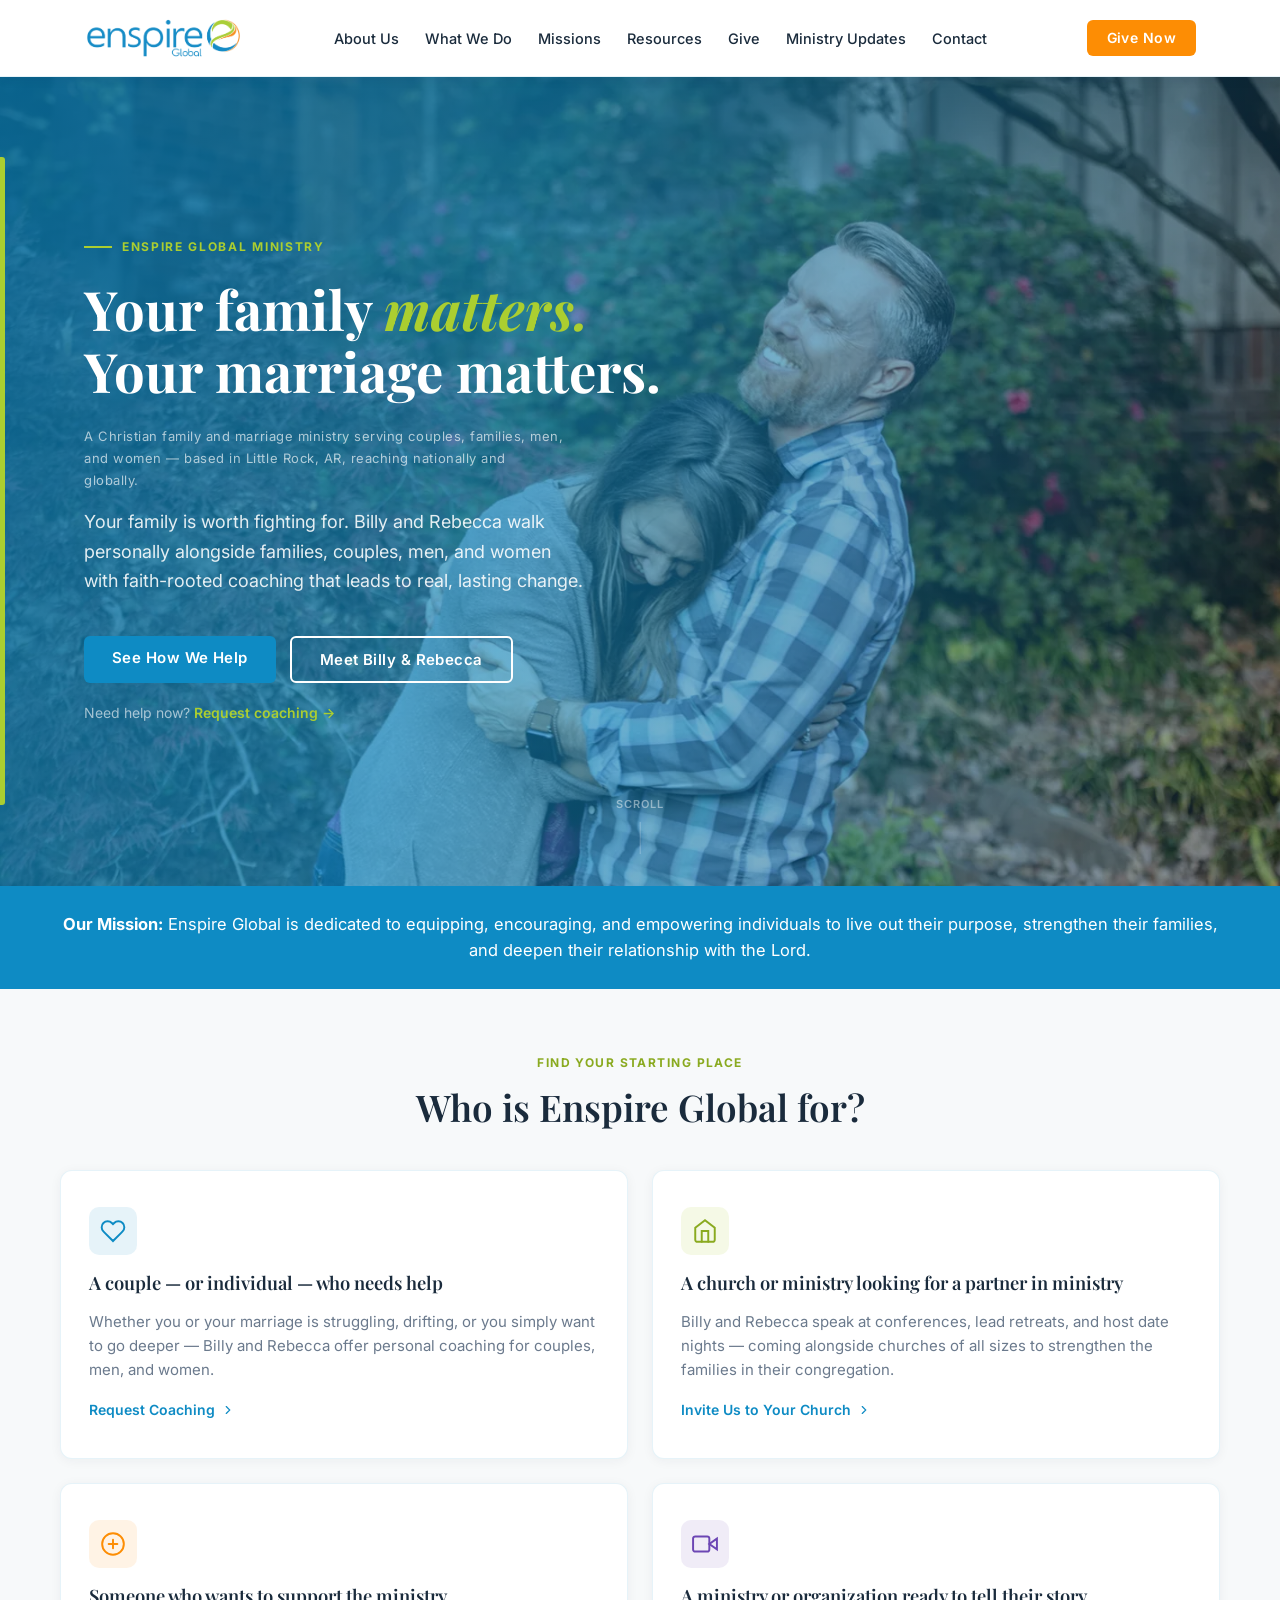
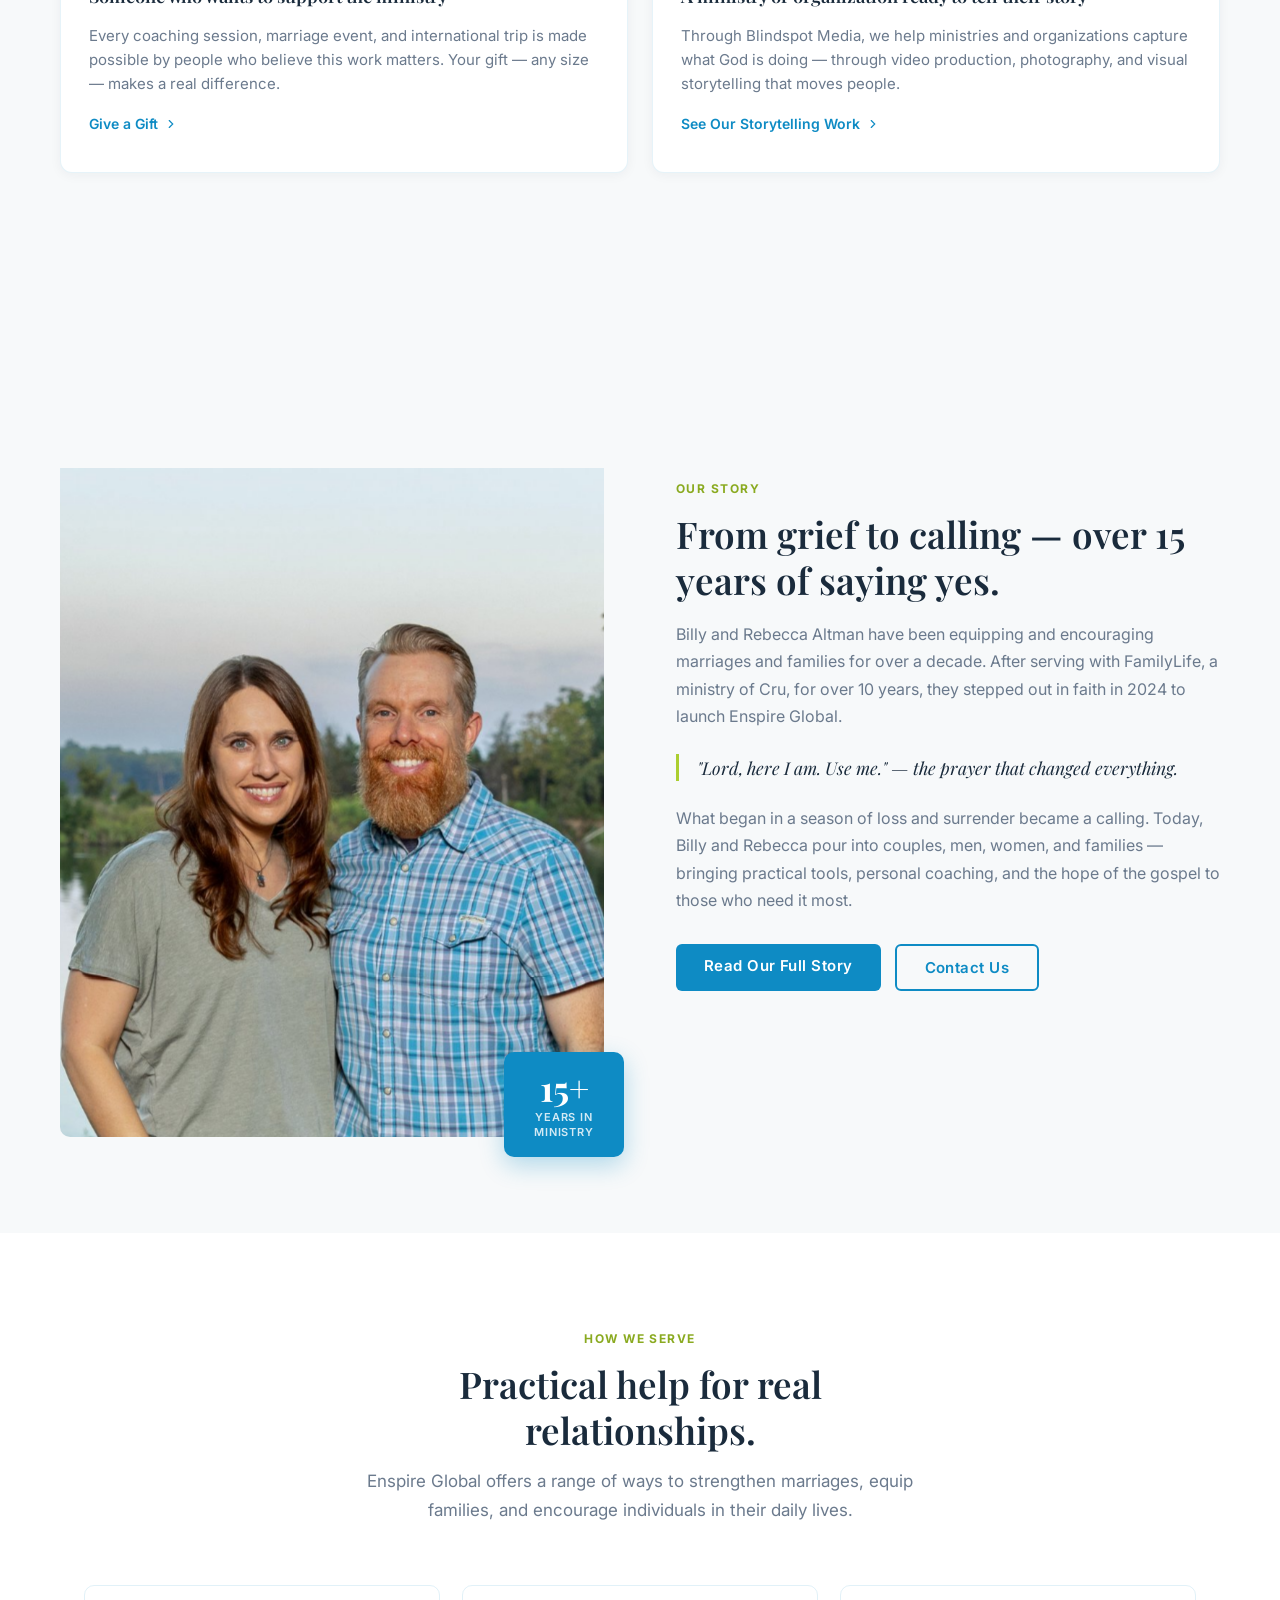
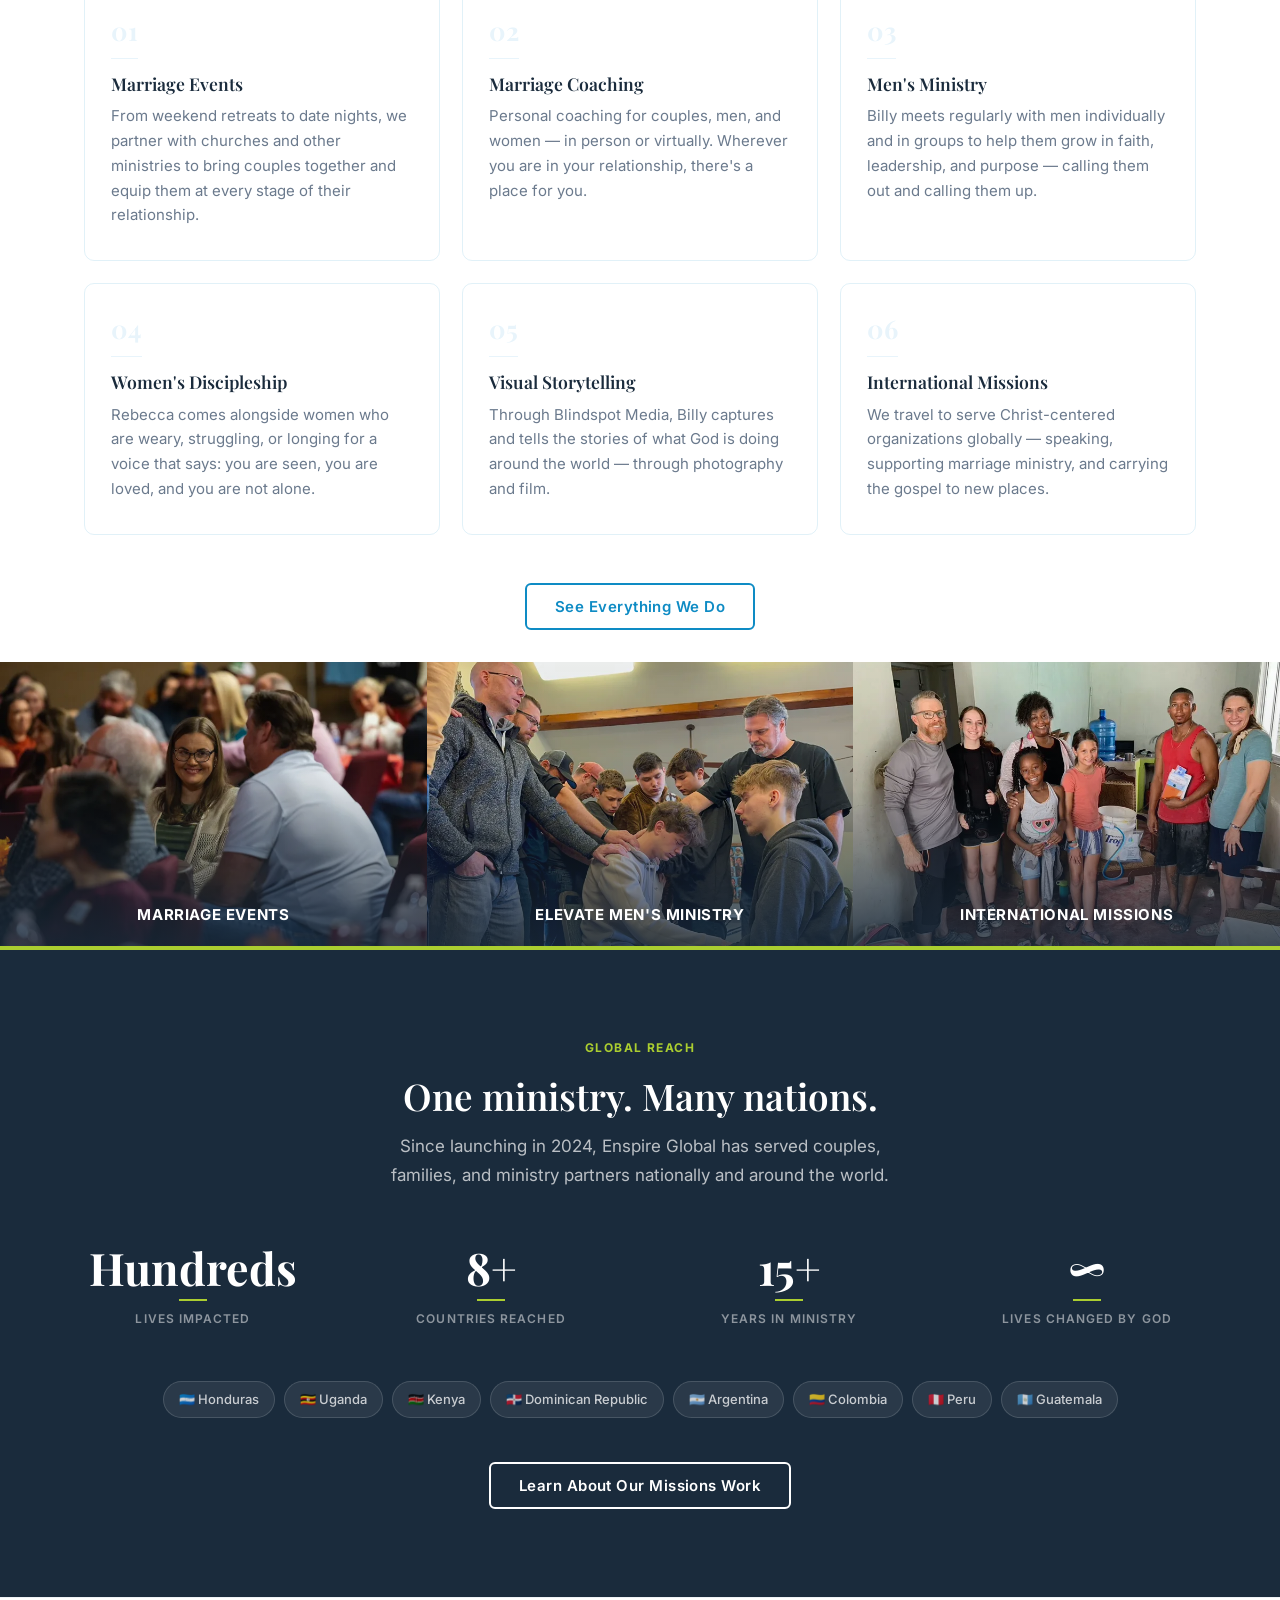
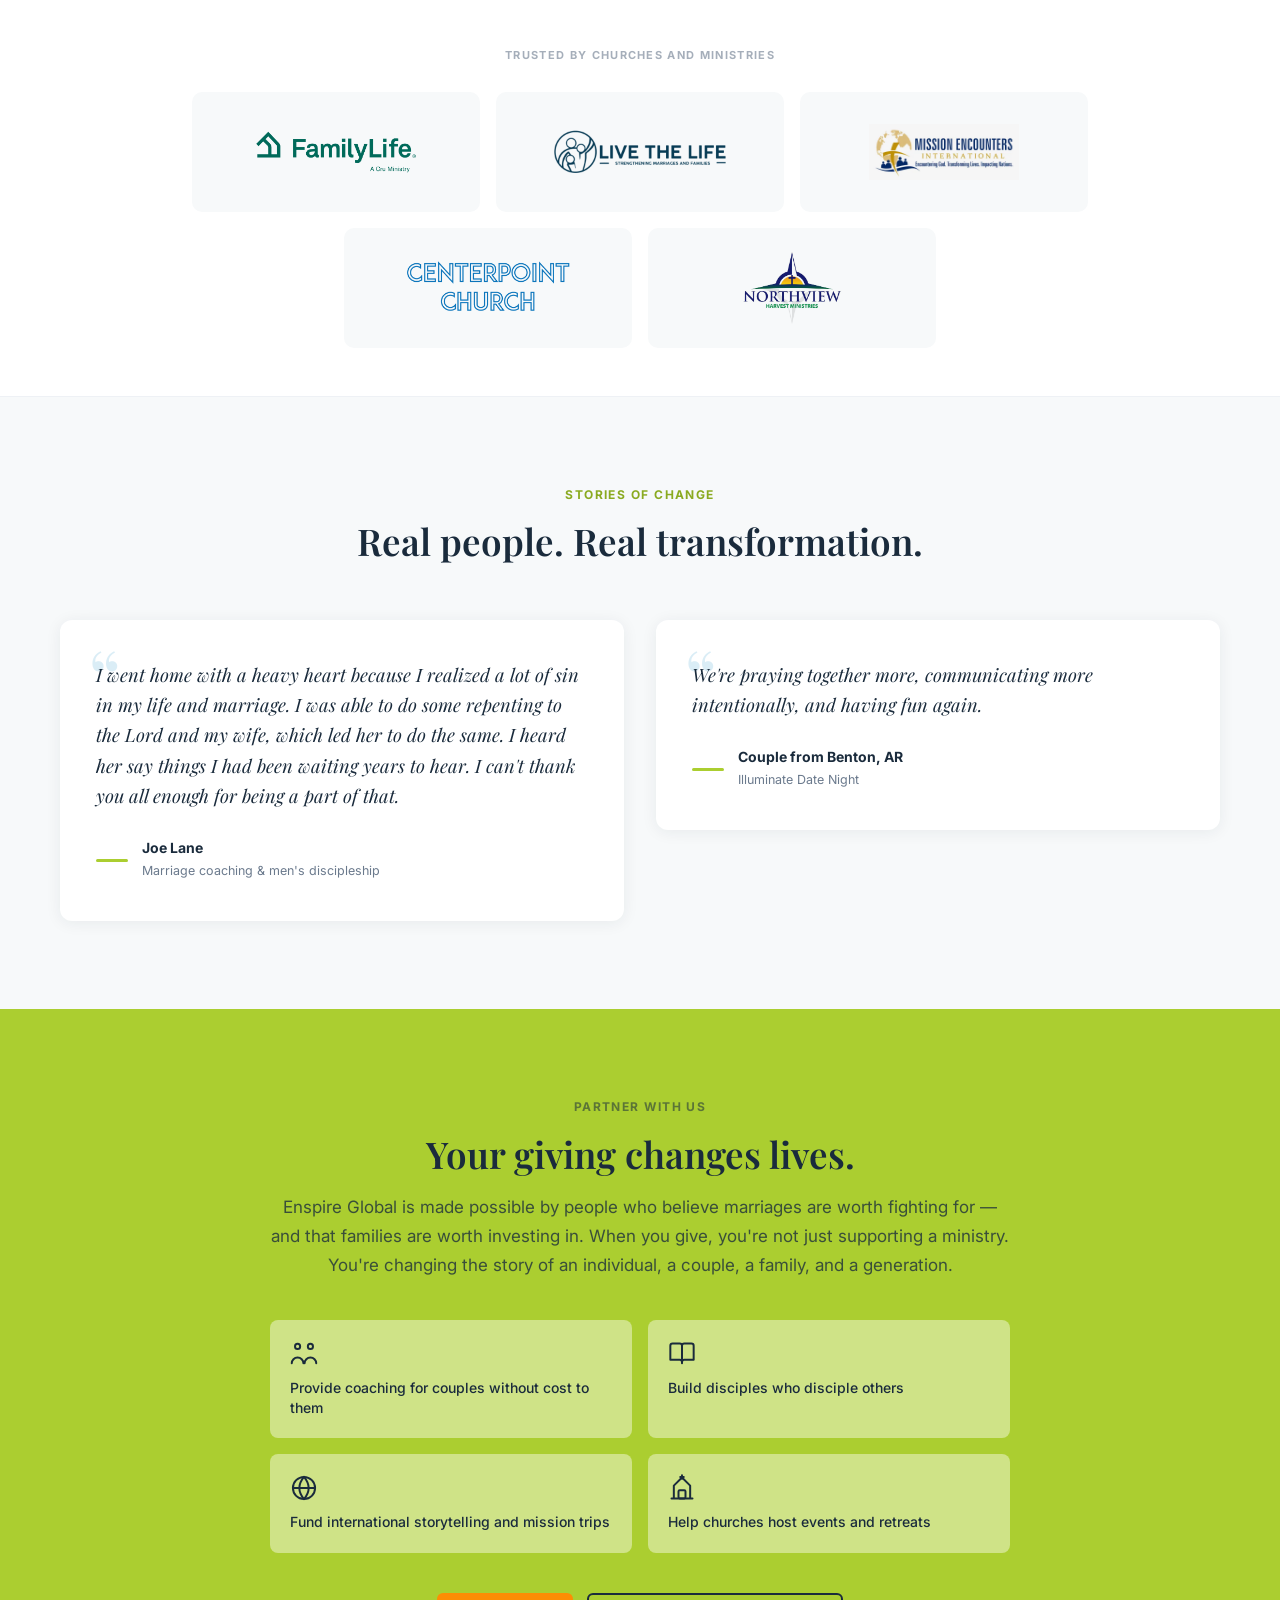
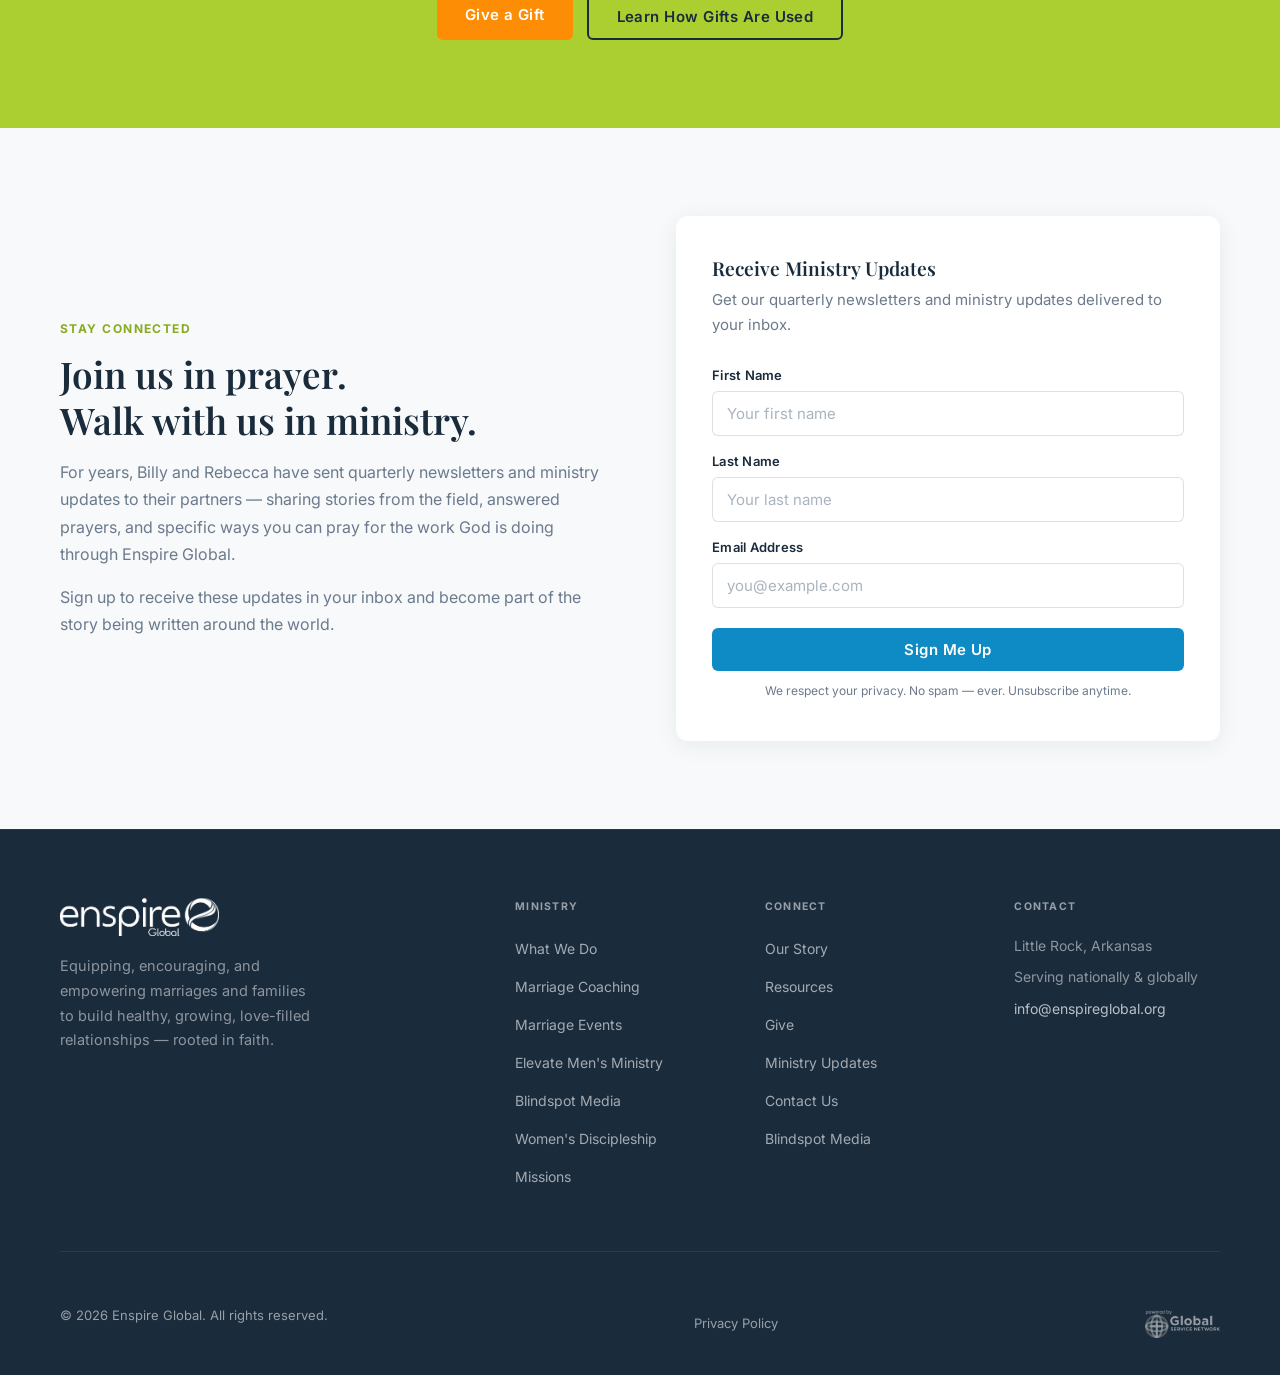
==== commit a13a7858: "Update homepage copy: events, newsletters, mission statement Co-Authored-By: Claude Sonnet 4.6 <nore" ====
--- a/index.html
+++ b/index.html
@@ -287,7 +287,7 @@
 <!-- MISSION STRIP -->
 <section class="mission-strip" aria-label="Mission statement">
  <div class="mission-strip-inner">
-  <p><strong>Our Mission:</strong> Enspire Global is dedicated to helping individuals be equipped, encouraged, and empowered to live out their purpose, strengthen their families, and deepen their relationship with the Lord.</p>
+  <p><strong>Our Mission:</strong> Enspire Global is dedicated to equipping, encouraging, and empowering individuals to live out their purpose, strengthen their families, and deepen their relationship with the Lord.</p>
  </div>
 </section>
 
@@ -544,7 +544,7 @@
       <line x1="10.5" y1="2.5" x2="13.5" y2="2.5" stroke="#1A2B3C" stroke-width="1.7" stroke-linecap="round"/>
      </svg>
     </div>
-    <p>Help churches host marriage events and retreats</p>
+    <p>Help churches host events and retreats</p>
    </div>
   </div>
   <div class="give-acts">
@@ -560,12 +560,12 @@
   <div class="prayer-txt">
    <span class="eyebrow">Stay Connected</span>
    <h2 id="prh">Join us in prayer.<br>Walk with us in ministry.</h2>
-   <p>For years, Billy and Rebecca have sent quarterly prayer letters and ministry updates to their partners — sharing stories from the field, answered prayers, and specific ways you can pray for the work God is doing through Enspire Global.</p>
+   <p>For years, Billy and Rebecca have sent quarterly newsletters and ministry updates to their partners — sharing stories from the field, answered prayers, and specific ways you can pray for the work God is doing through Enspire Global.</p>
    <p>Sign up to receive these updates in your inbox and become part of the story being written around the world.</p>
   </div>
   <div class="signup" role="form" aria-label="Ministry updates signup form">
    <h3>Receive Ministry Updates</h3>
-   <p class="form-sub">Get our quarterly prayer letters and ministry news delivered to your inbox.</p>
+   <p class="form-sub">Get our quarterly newsletters and ministry updates delivered to your inbox.</p>
    <input type="checkbox" name="botcheck" style="display:none" tabindex="-1" aria-hidden="true">
    <div class="ff">
     <label for="fn">First Name</label>
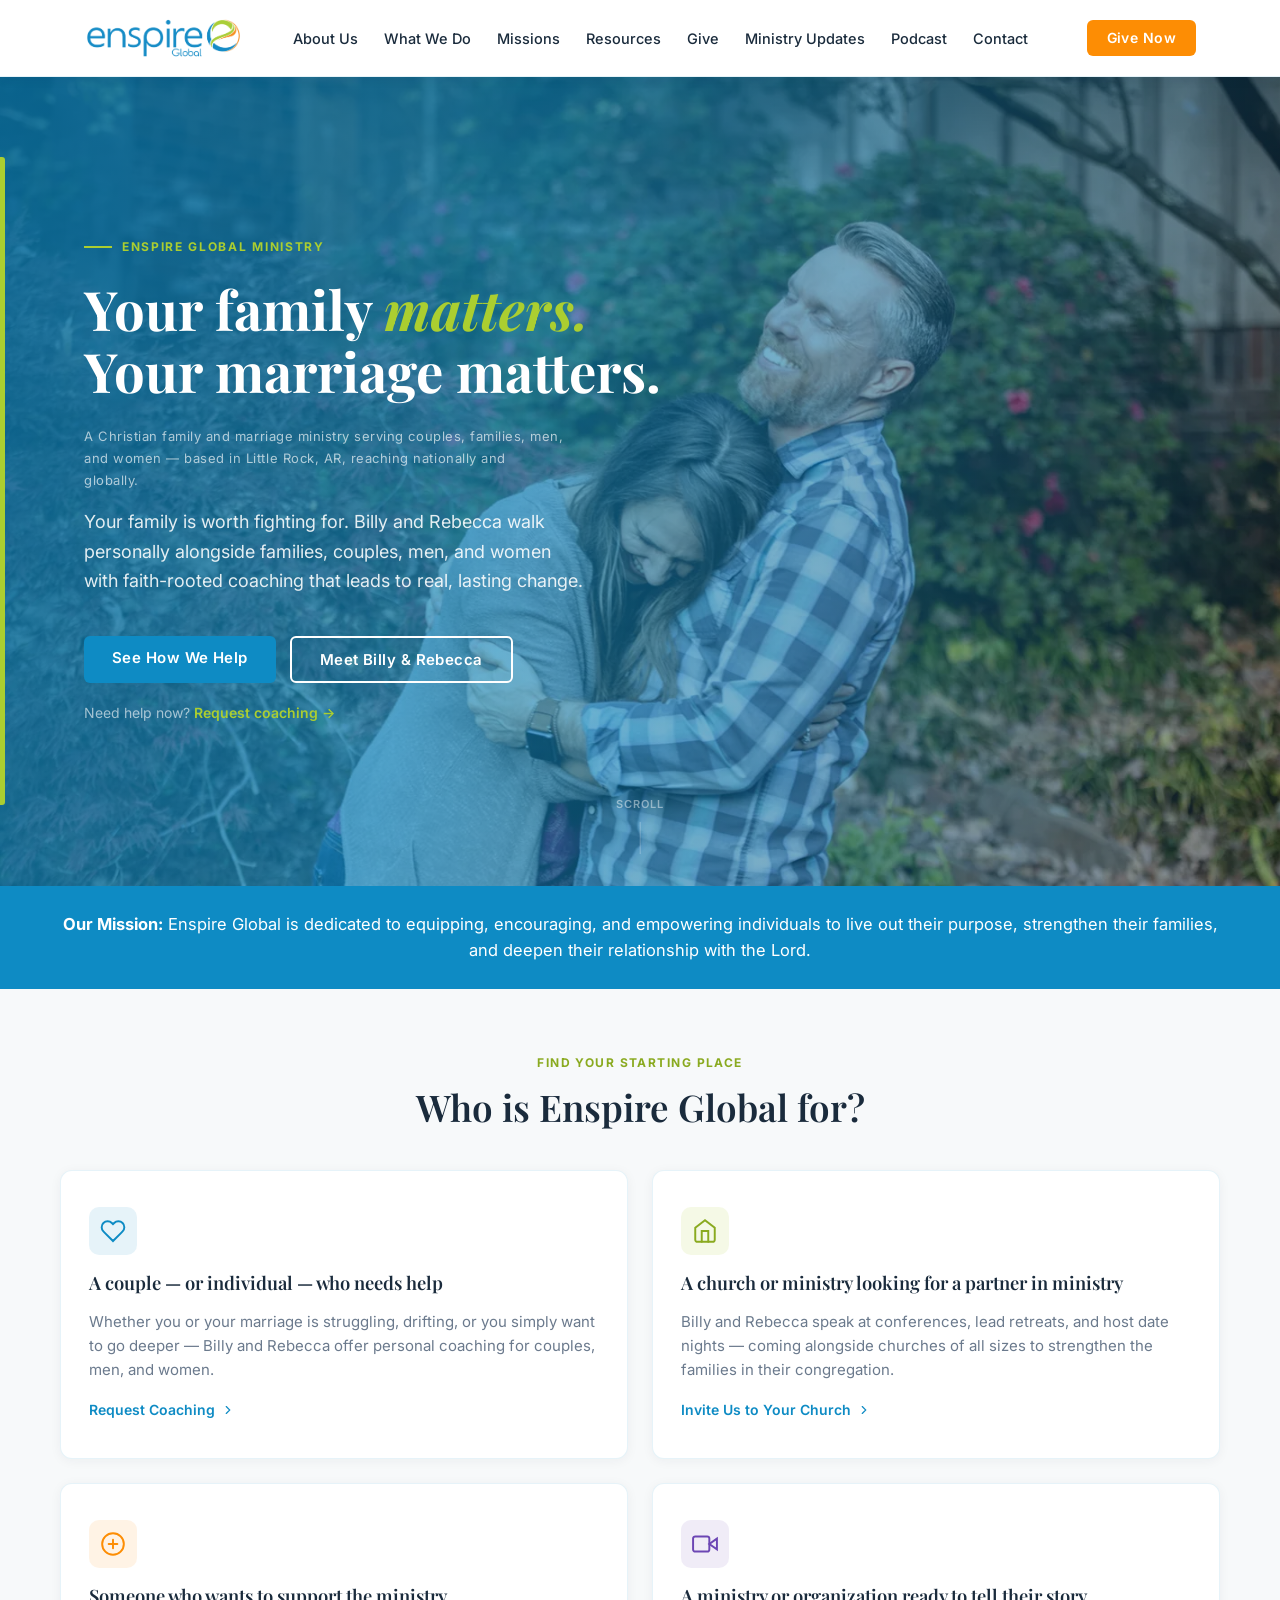
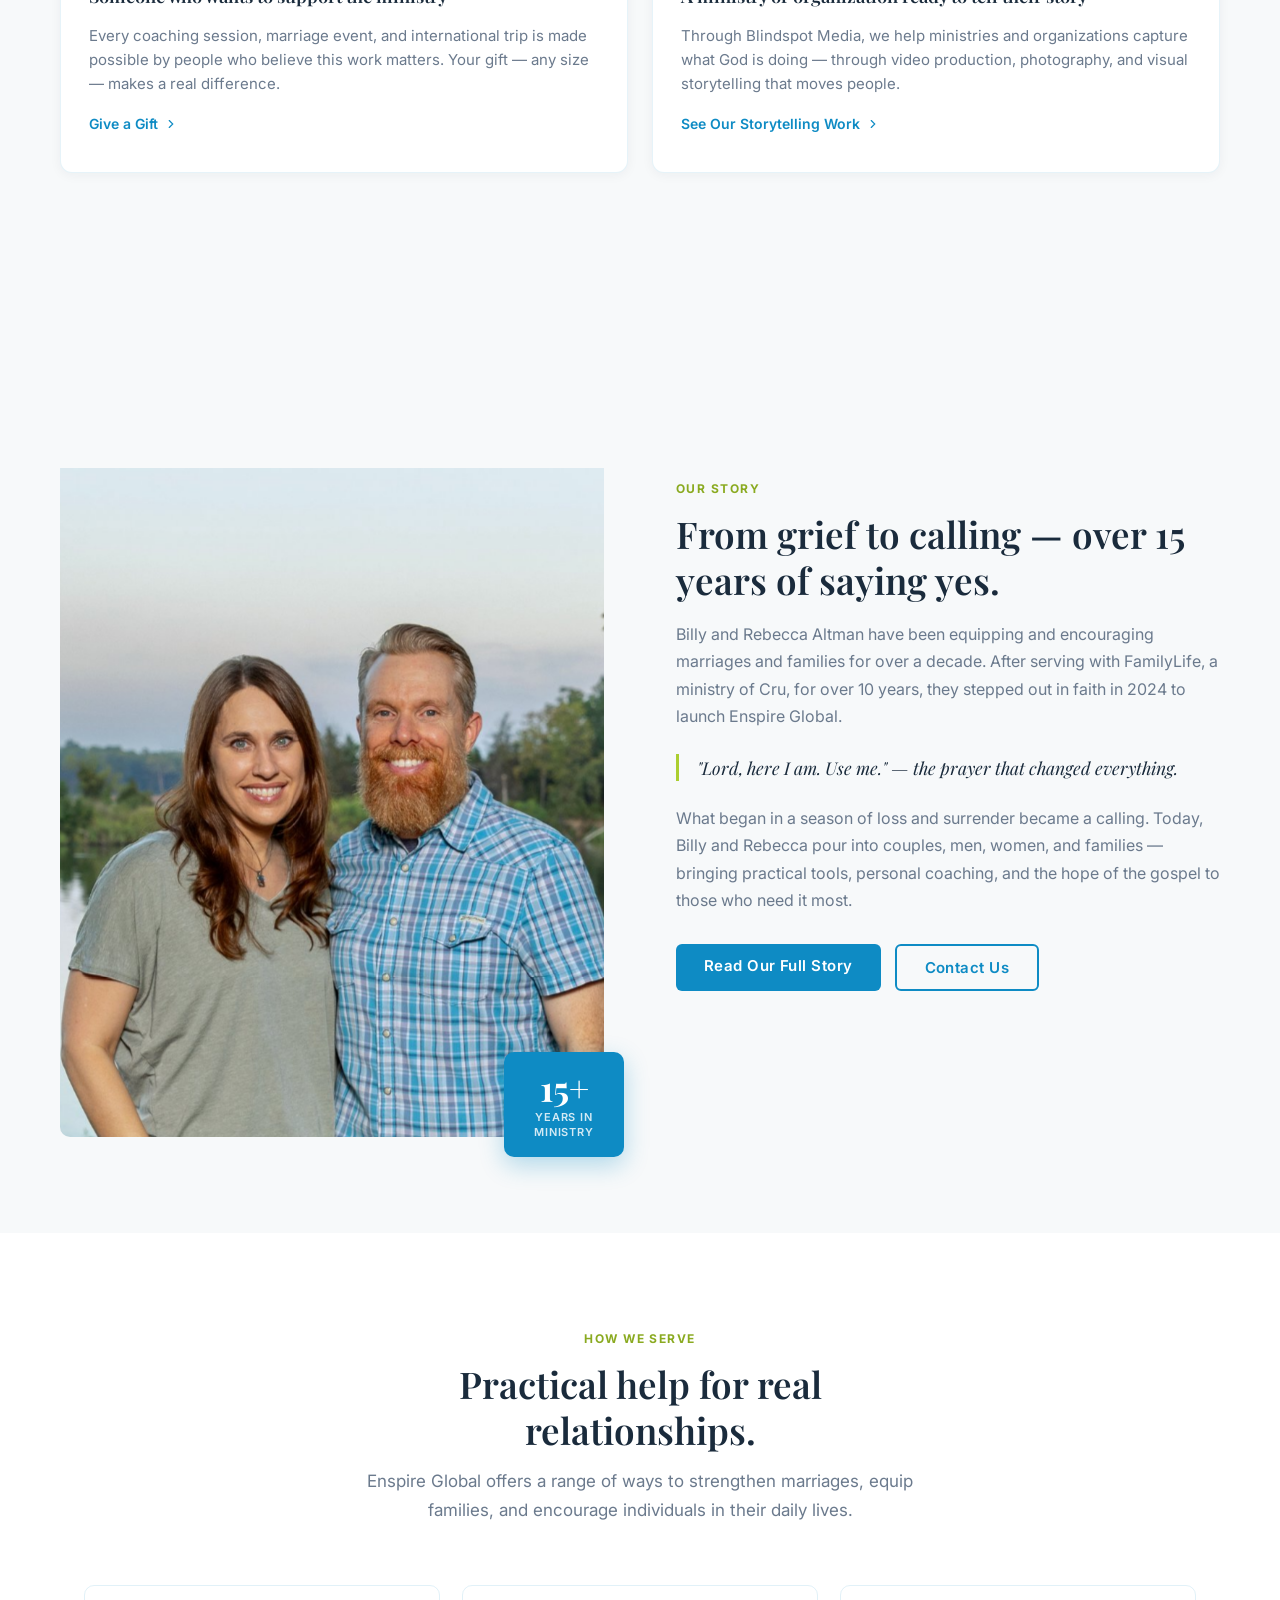
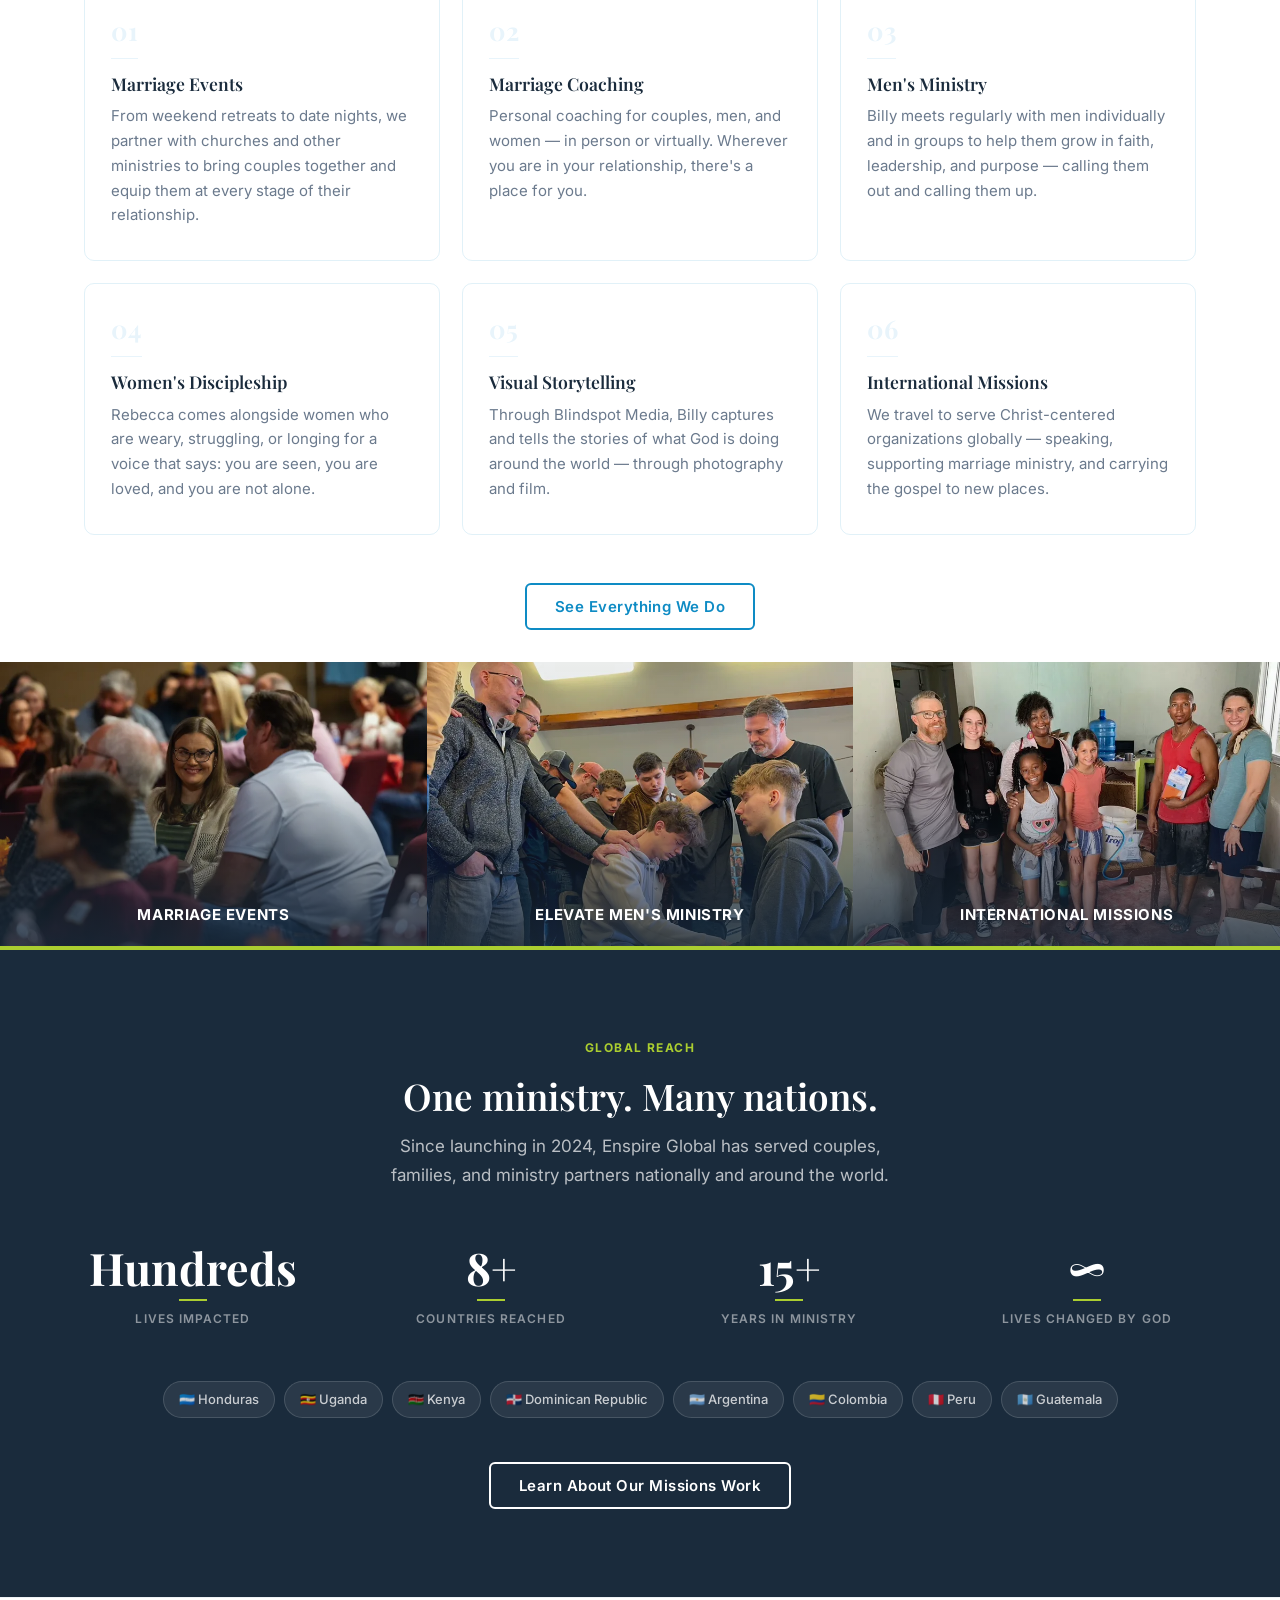
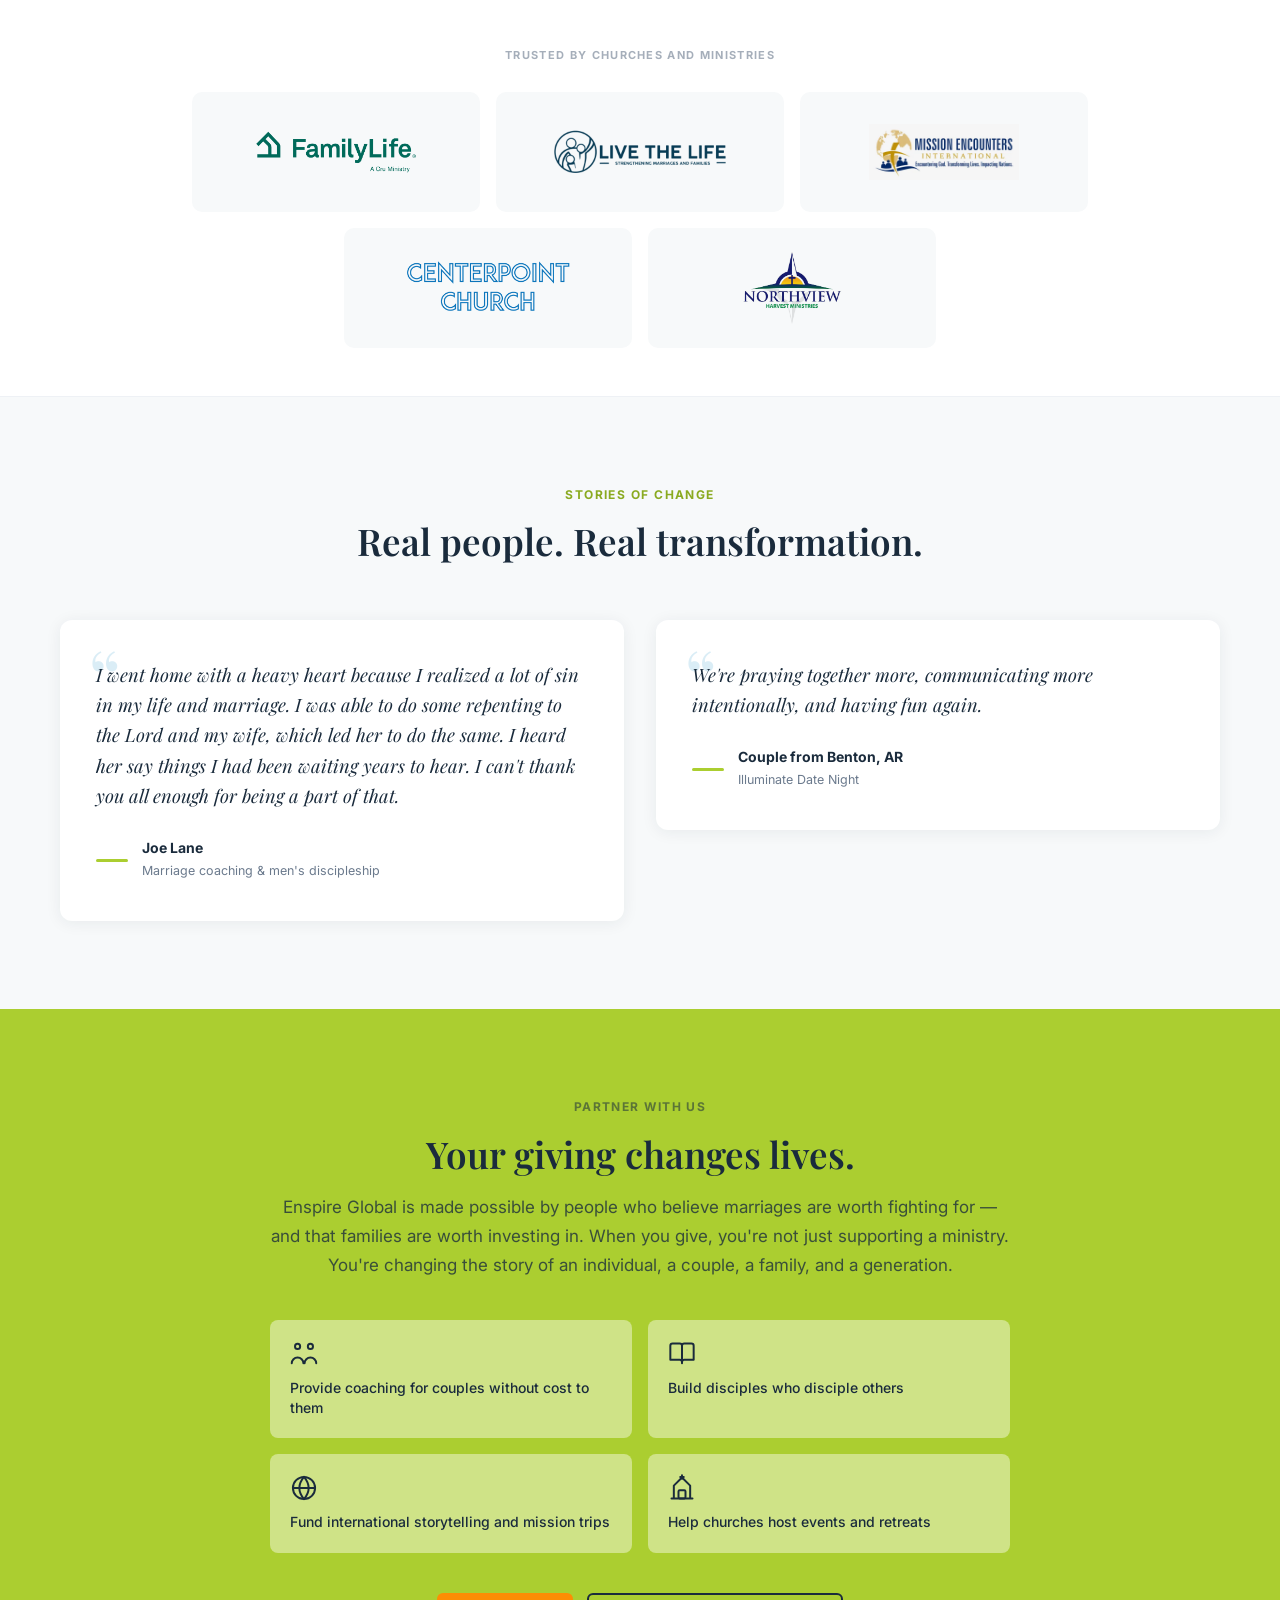
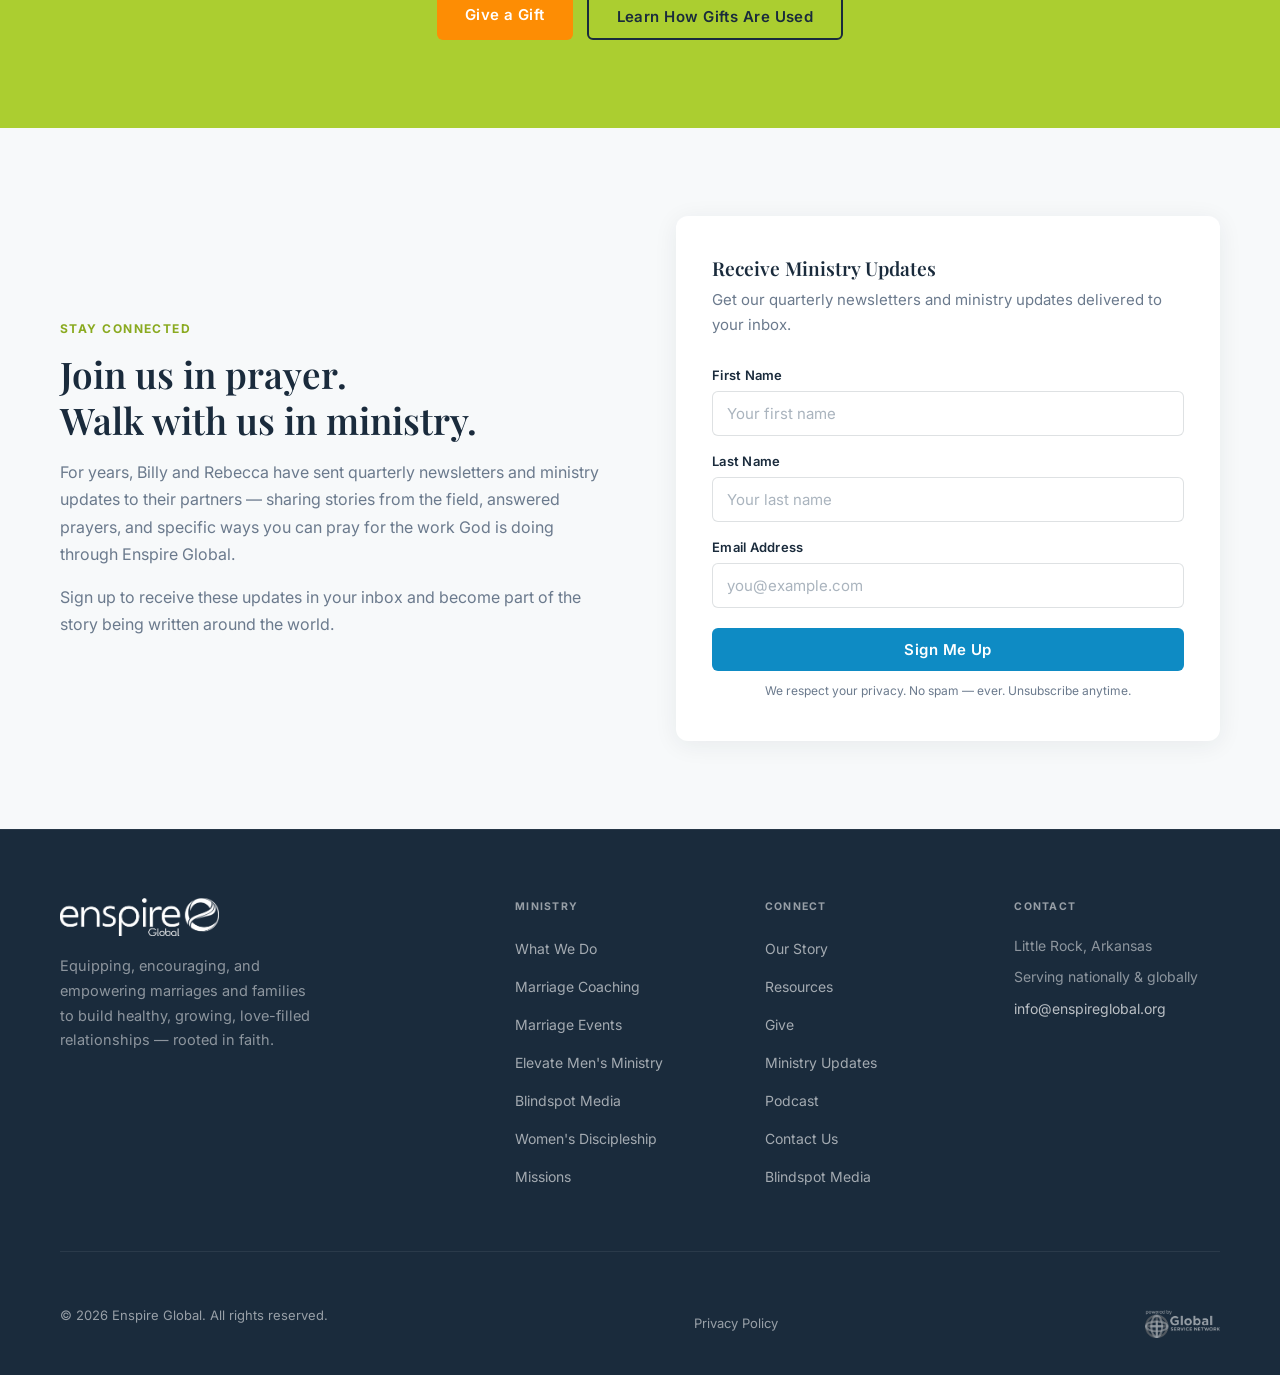
==== commit c6f588a9: "Add Podcast link to footer Connect column on all pages Co-Authored-By: Claude Sonnet 4.6 <noreply@an" ====
--- a/index.html
+++ b/index.html
@@ -242,6 +242,7 @@
       <li><a href="/resources">Resources</a></li>
       <li><a href="/give">Give</a></li>
       <li><a href="/updates">Ministry Updates</a></li>
+          <li><a href="/podcast">Podcast</a></li>
       <li><a href="/contact">Contact</a></li>
     </ul>
 <a href="https://give.globalservicenetwork.org/giftcart/give.aspx?desig=51023003" class="btn btn-give nav-cta" target="_blank" rel="noopener noreferrer">Give Now</a>
@@ -256,6 +257,7 @@
     <li><a href="/resources">Resources</a></li>
     <li><a href="/give">Give</a></li>
     <li><a href="/updates">Ministry Updates</a></li>
+          <li><a href="/podcast">Podcast</a></li>
     <li><a href="/contact">Contact</a></li>
   </ul>
  <div class="mob-cta">
@@ -616,6 +618,7 @@
      <li><a href="/resources">Resources</a></li>
      <li><a href="/give">Give</a></li>
      <li><a href="/updates">Ministry Updates</a></li>
+          <li><a href="/podcast">Podcast</a></li>
      <li><a href="/contact">Contact Us</a></li>
      <li><a href="https://www.blindspot.media" target="_blank" rel="noopener noreferrer">Blindspot Media</a></li>
     </ul>
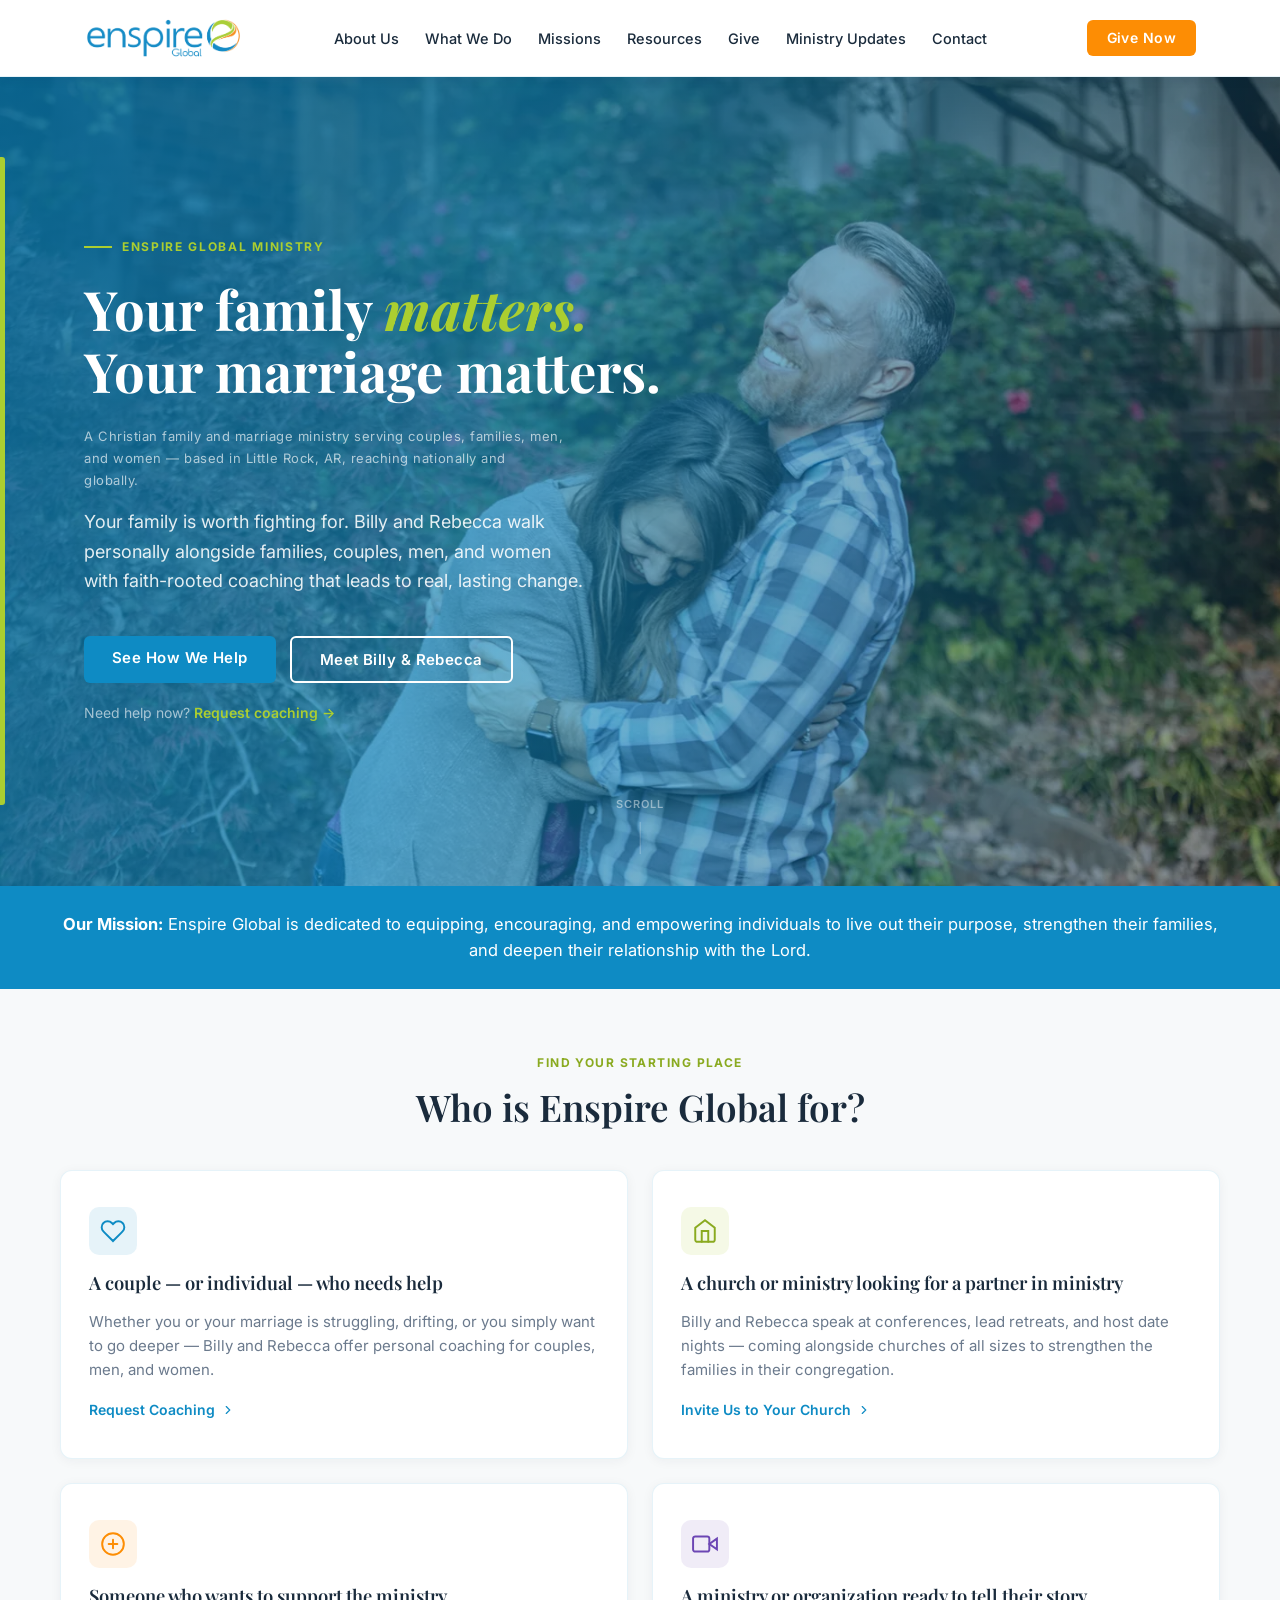
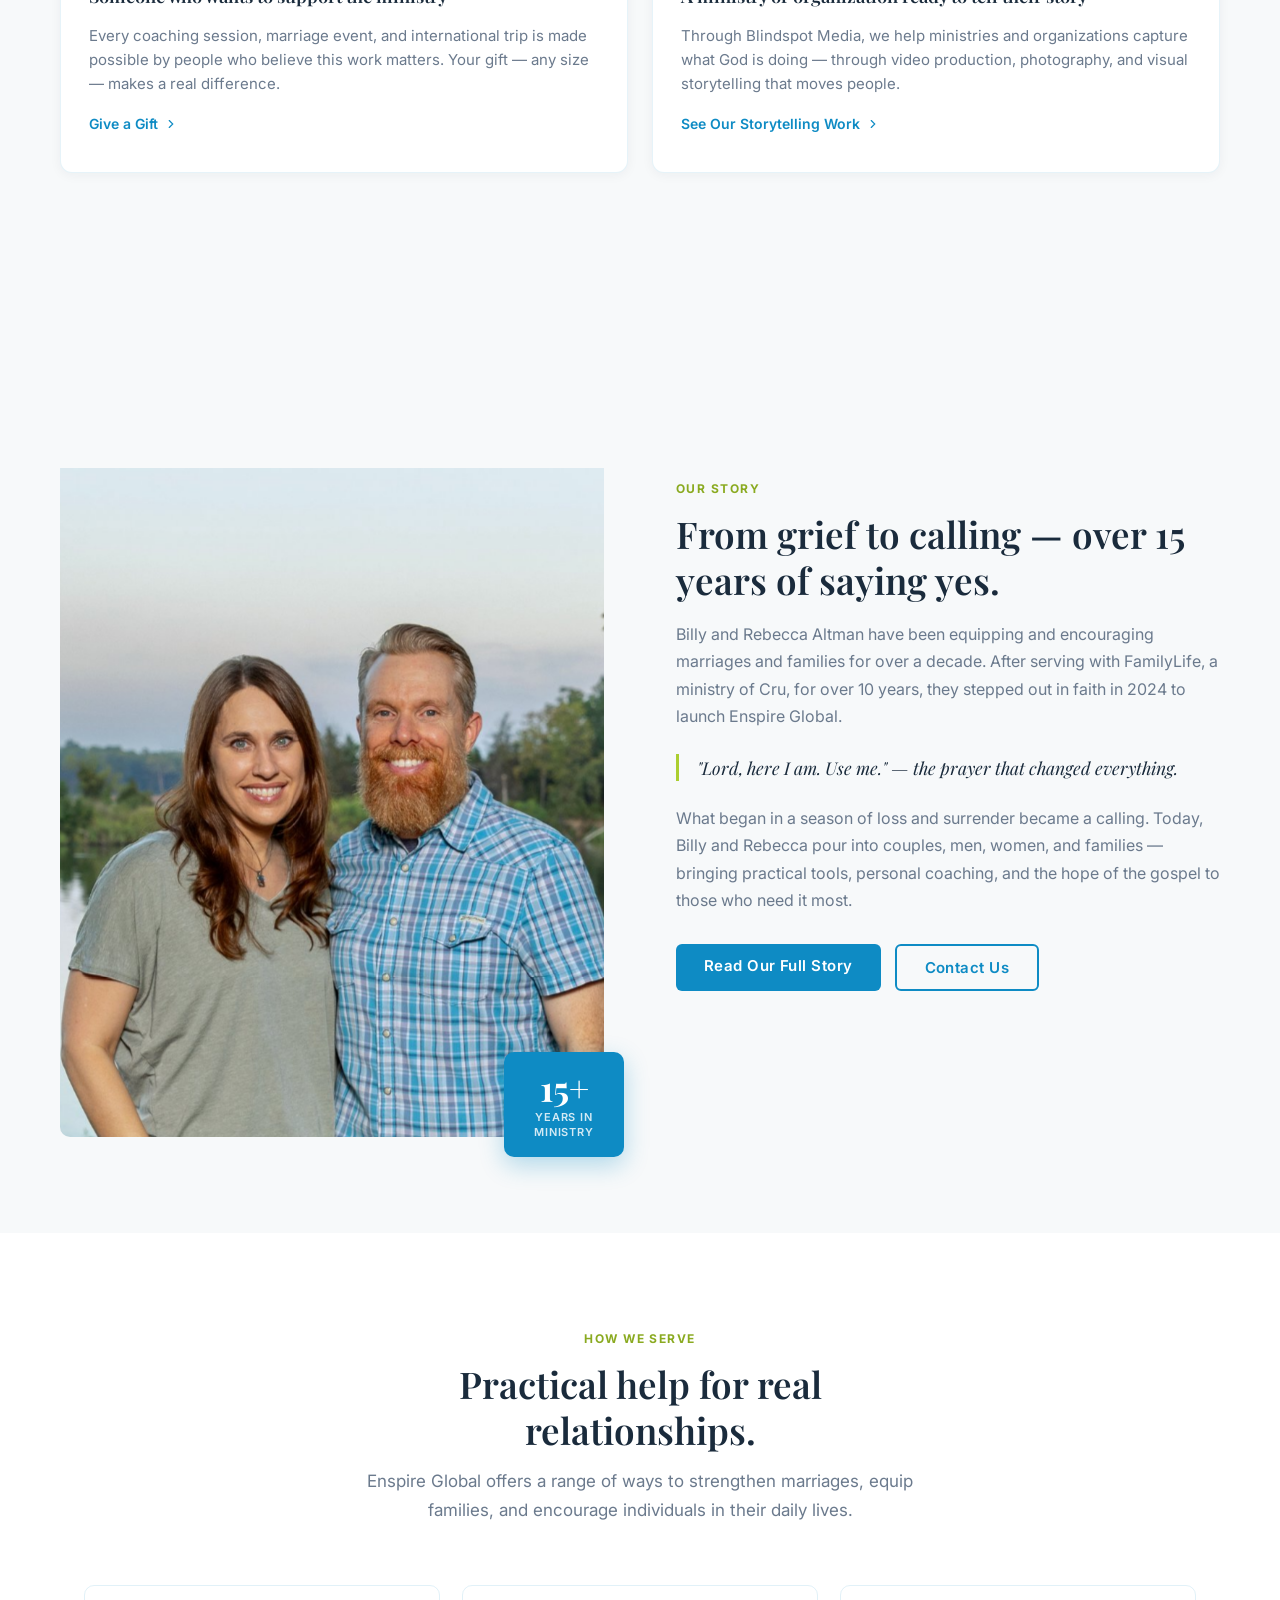
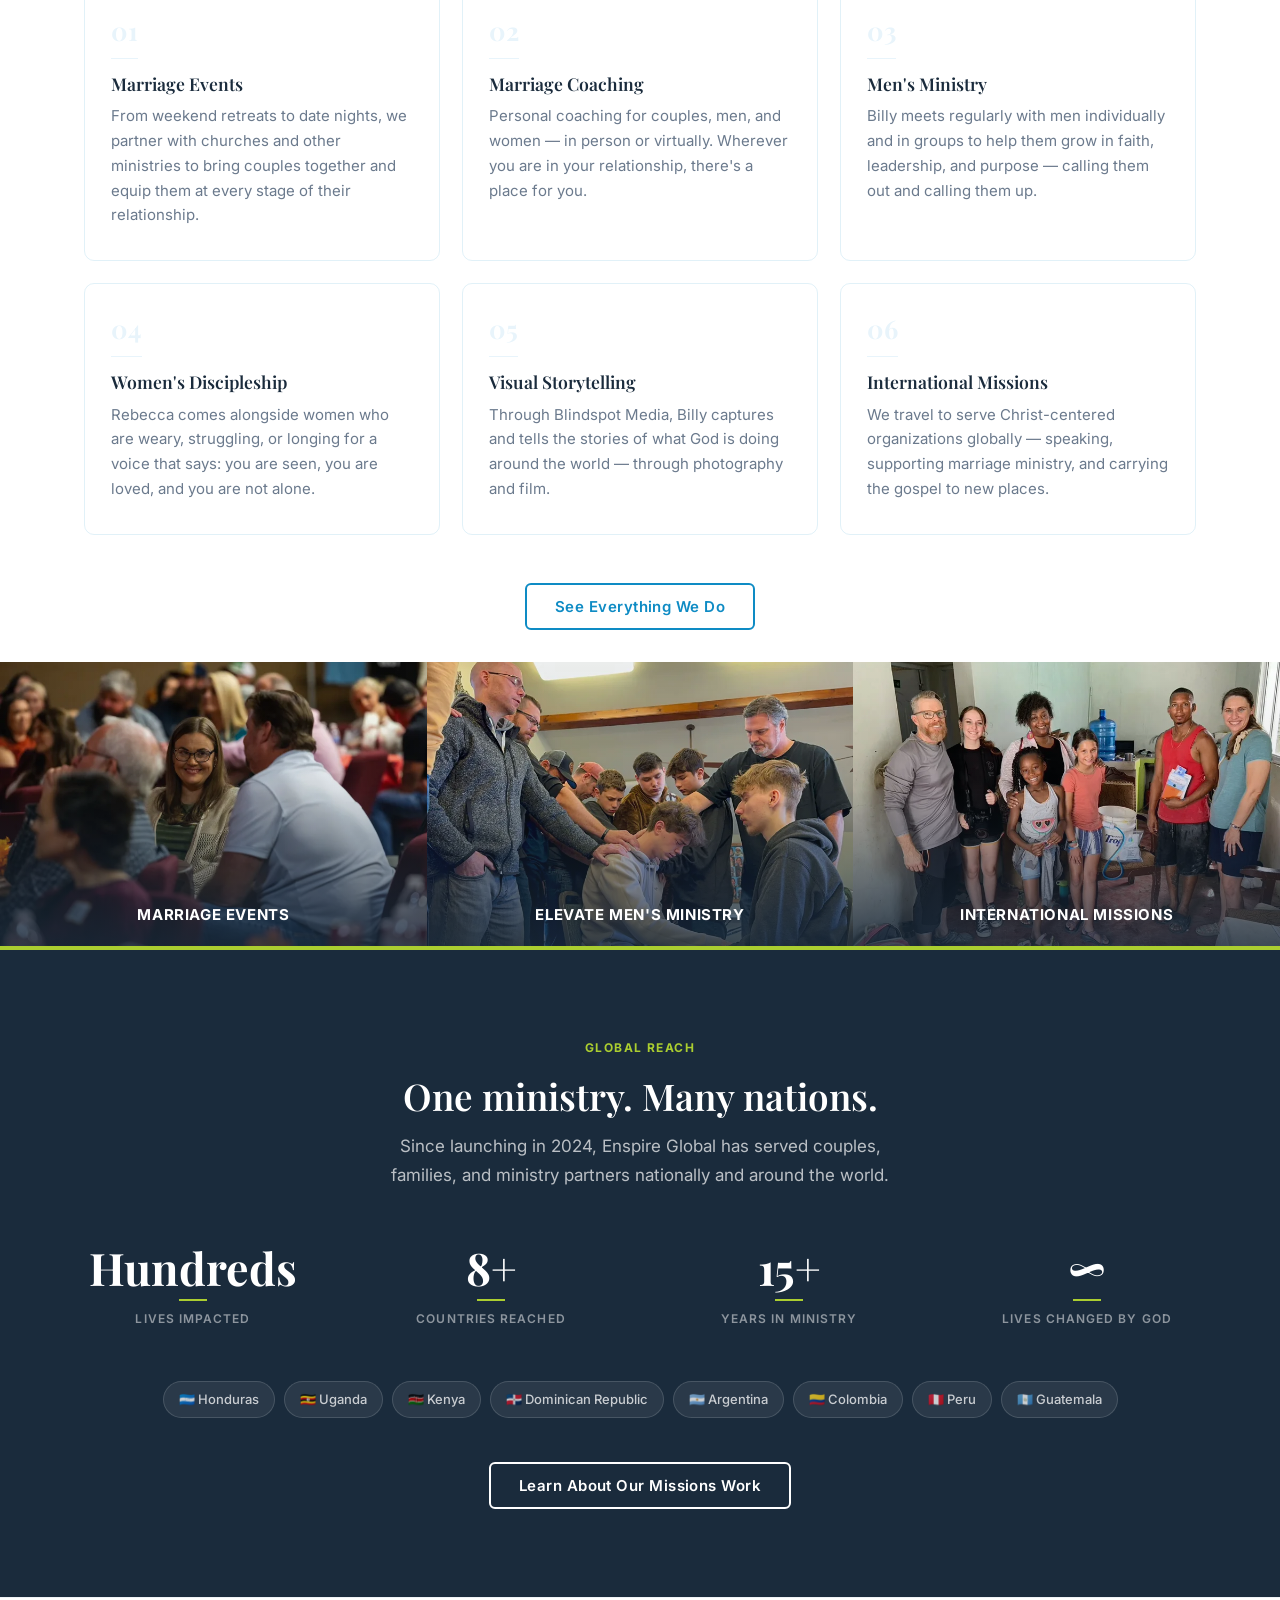
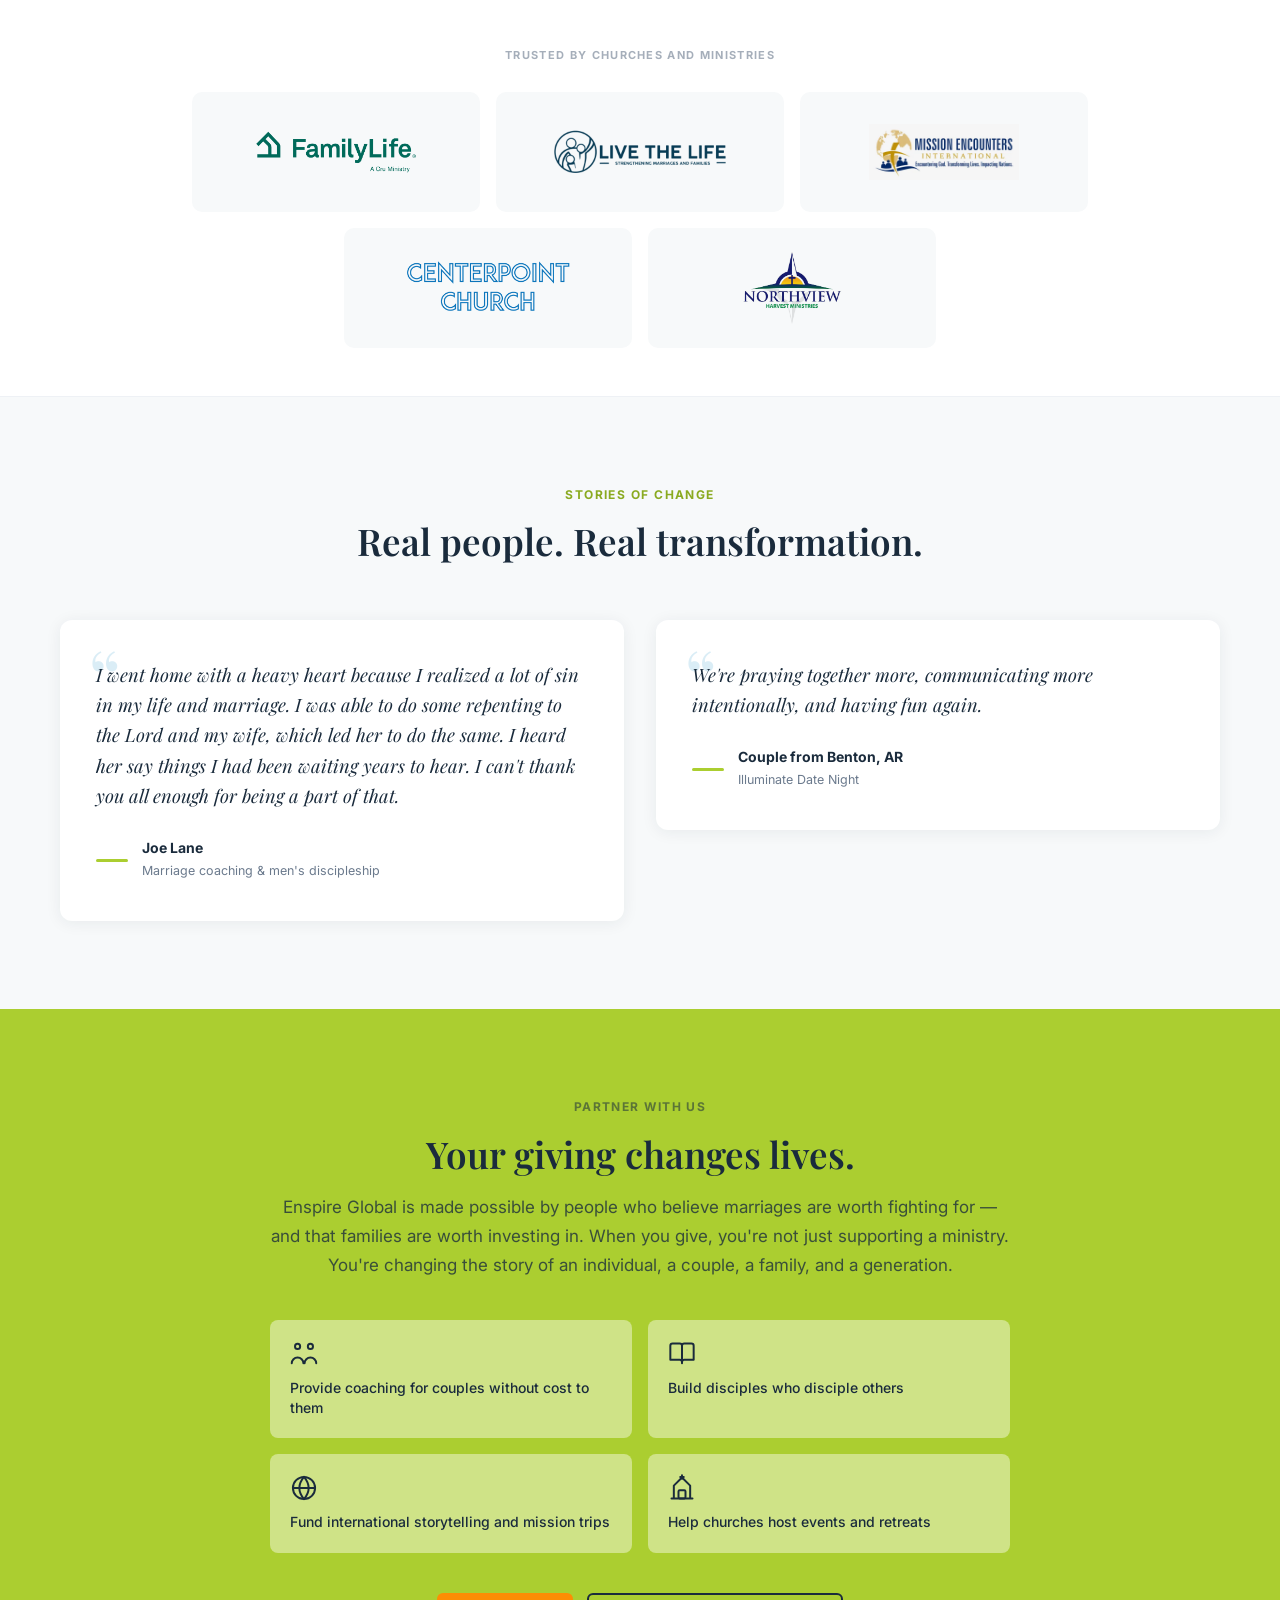
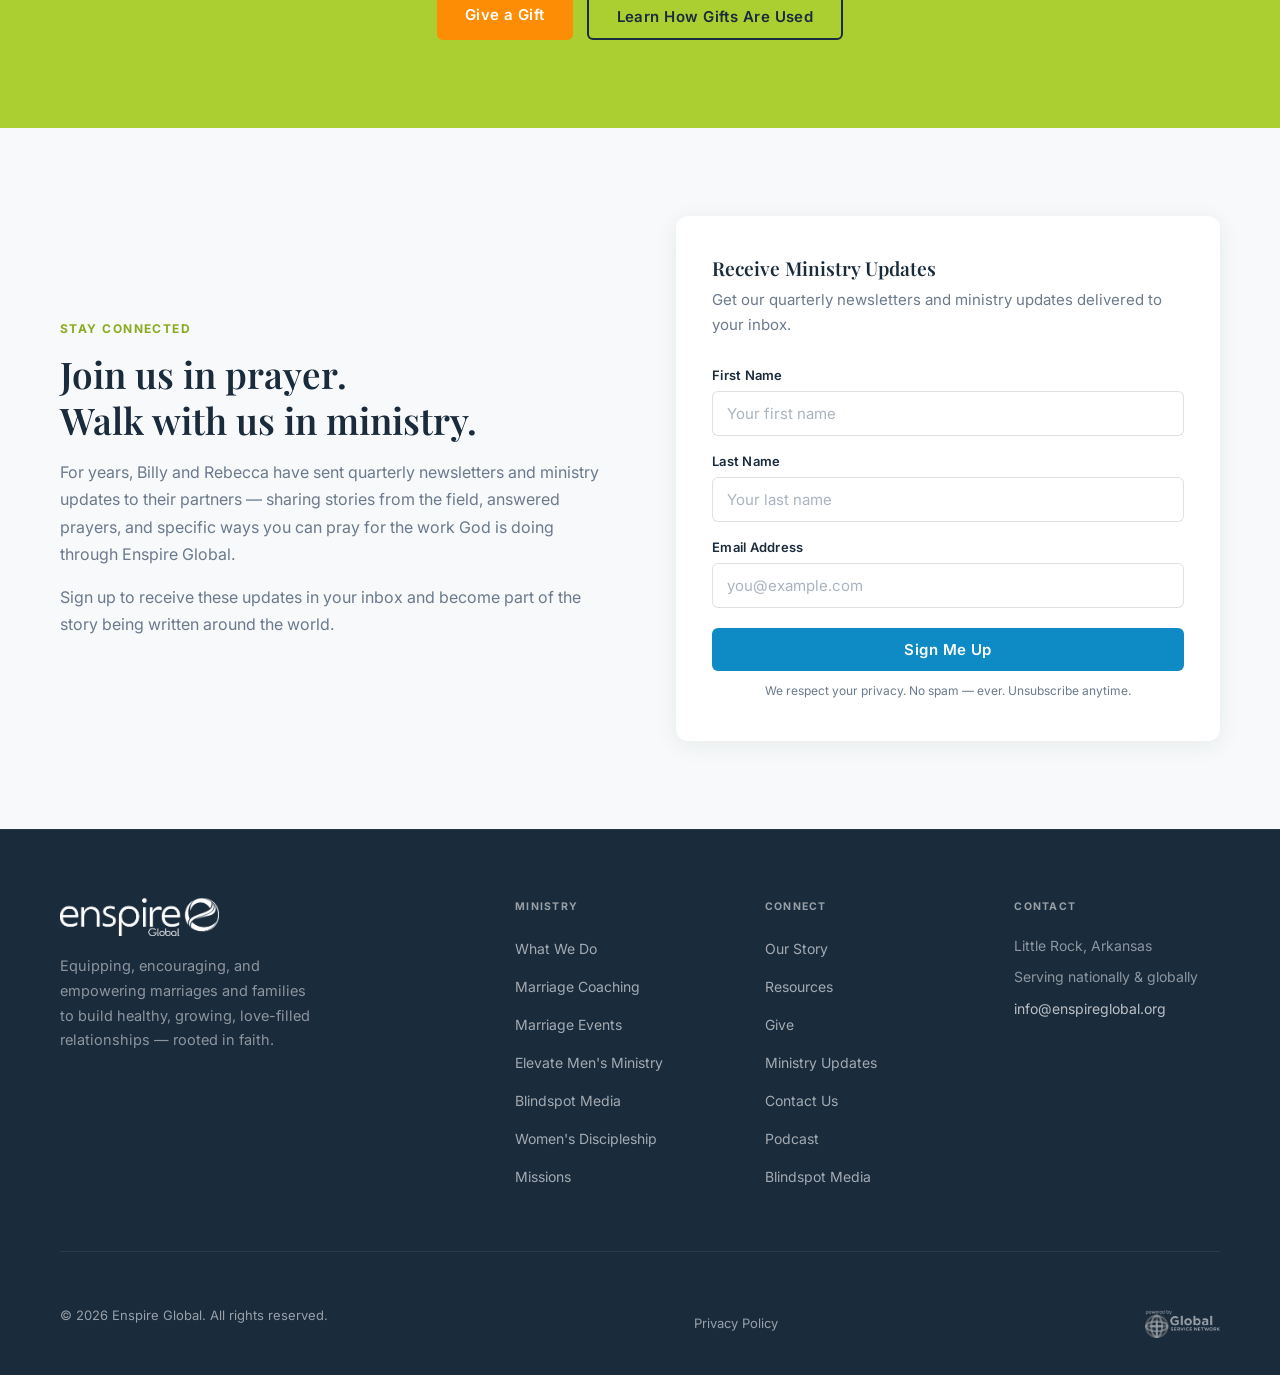
==== commit 0502f4e0: "Fix podcast link: footer only (not nav), adjust hero image position - Remove podcast from desktop na" ====
--- a/index.html
+++ b/index.html
@@ -242,7 +242,6 @@
       <li><a href="/resources">Resources</a></li>
       <li><a href="/give">Give</a></li>
       <li><a href="/updates">Ministry Updates</a></li>
-          <li><a href="/podcast">Podcast</a></li>
       <li><a href="/contact">Contact</a></li>
     </ul>
 <a href="https://give.globalservicenetwork.org/giftcart/give.aspx?desig=51023003" class="btn btn-give nav-cta" target="_blank" rel="noopener noreferrer">Give Now</a>
@@ -257,7 +256,6 @@
     <li><a href="/resources">Resources</a></li>
     <li><a href="/give">Give</a></li>
     <li><a href="/updates">Ministry Updates</a></li>
-          <li><a href="/podcast">Podcast</a></li>
     <li><a href="/contact">Contact</a></li>
   </ul>
  <div class="mob-cta">
@@ -618,8 +616,8 @@
      <li><a href="/resources">Resources</a></li>
      <li><a href="/give">Give</a></li>
      <li><a href="/updates">Ministry Updates</a></li>
+     <li><a href="/contact">Contact Us</a></li>
           <li><a href="/podcast">Podcast</a></li>
-     <li><a href="/contact">Contact Us</a></li>
      <li><a href="https://www.blindspot.media" target="_blank" rel="noopener noreferrer">Blindspot Media</a></li>
     </ul>
    </div>
